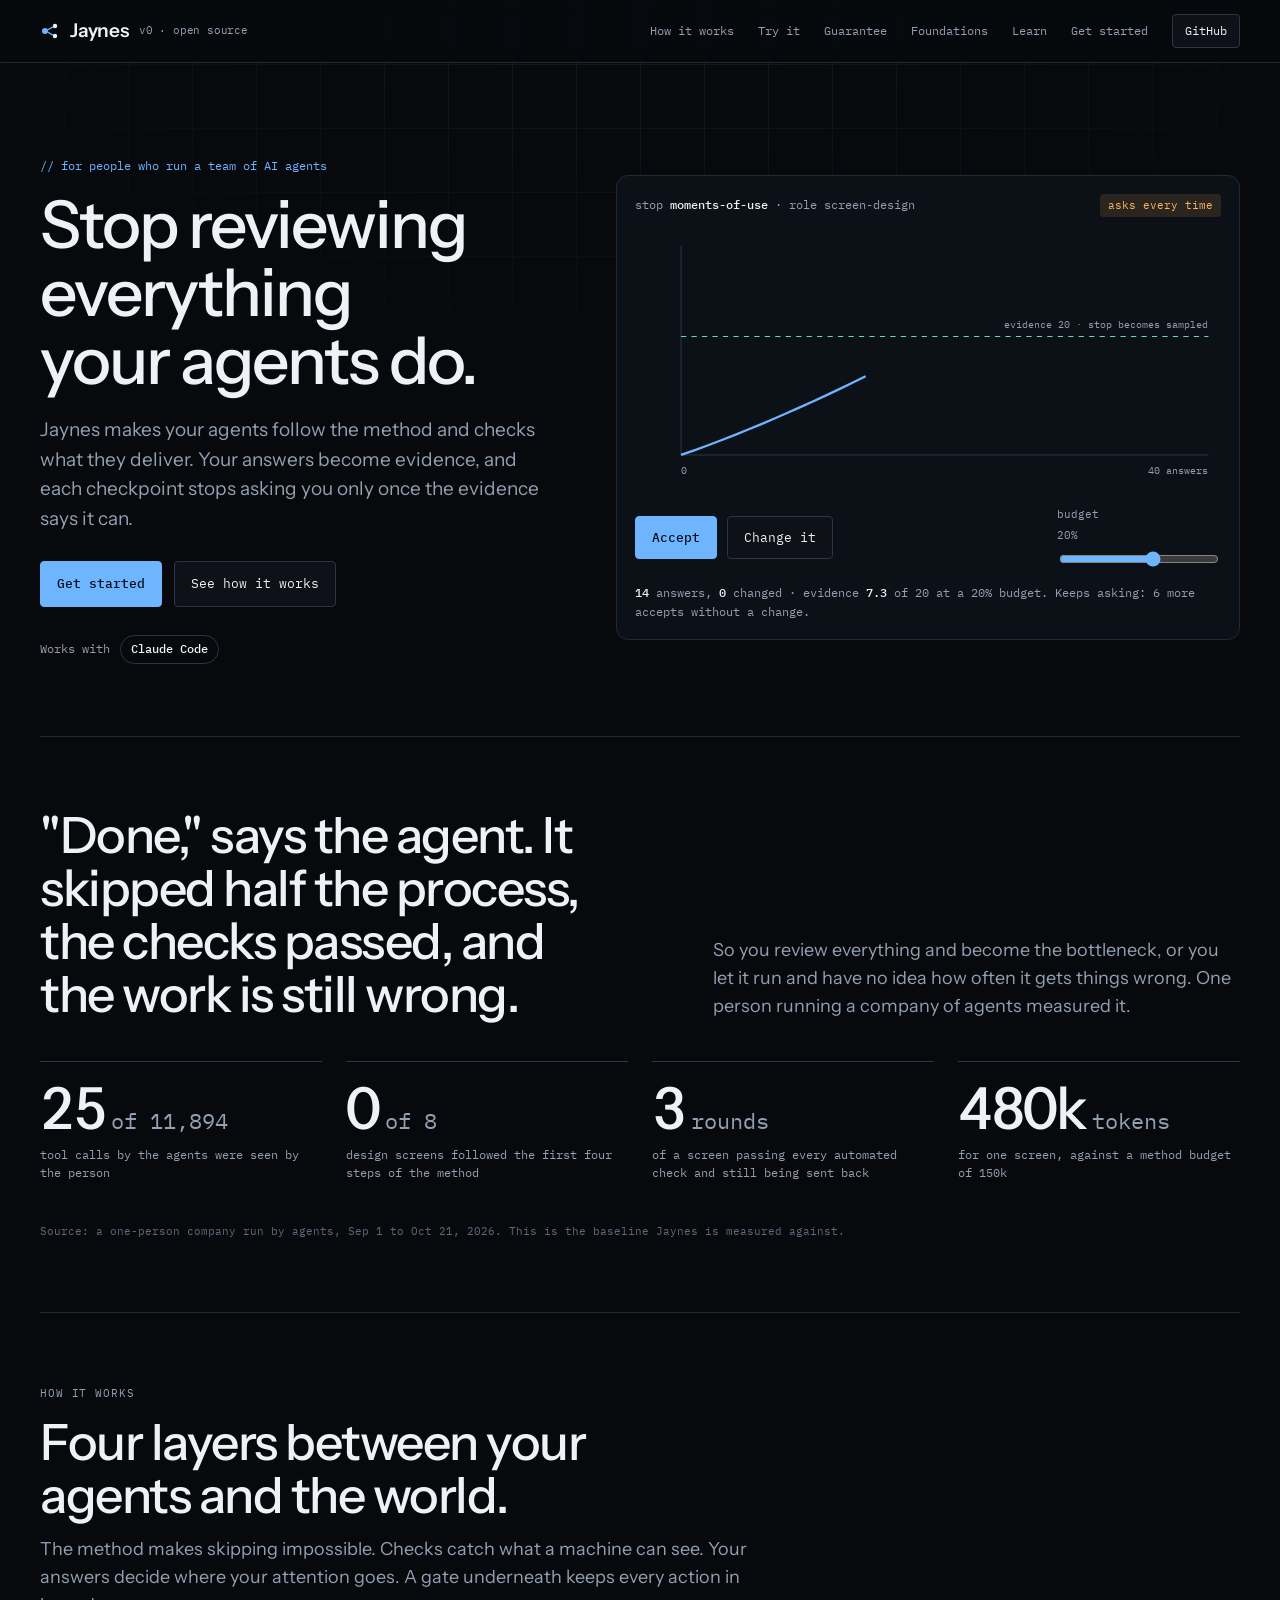
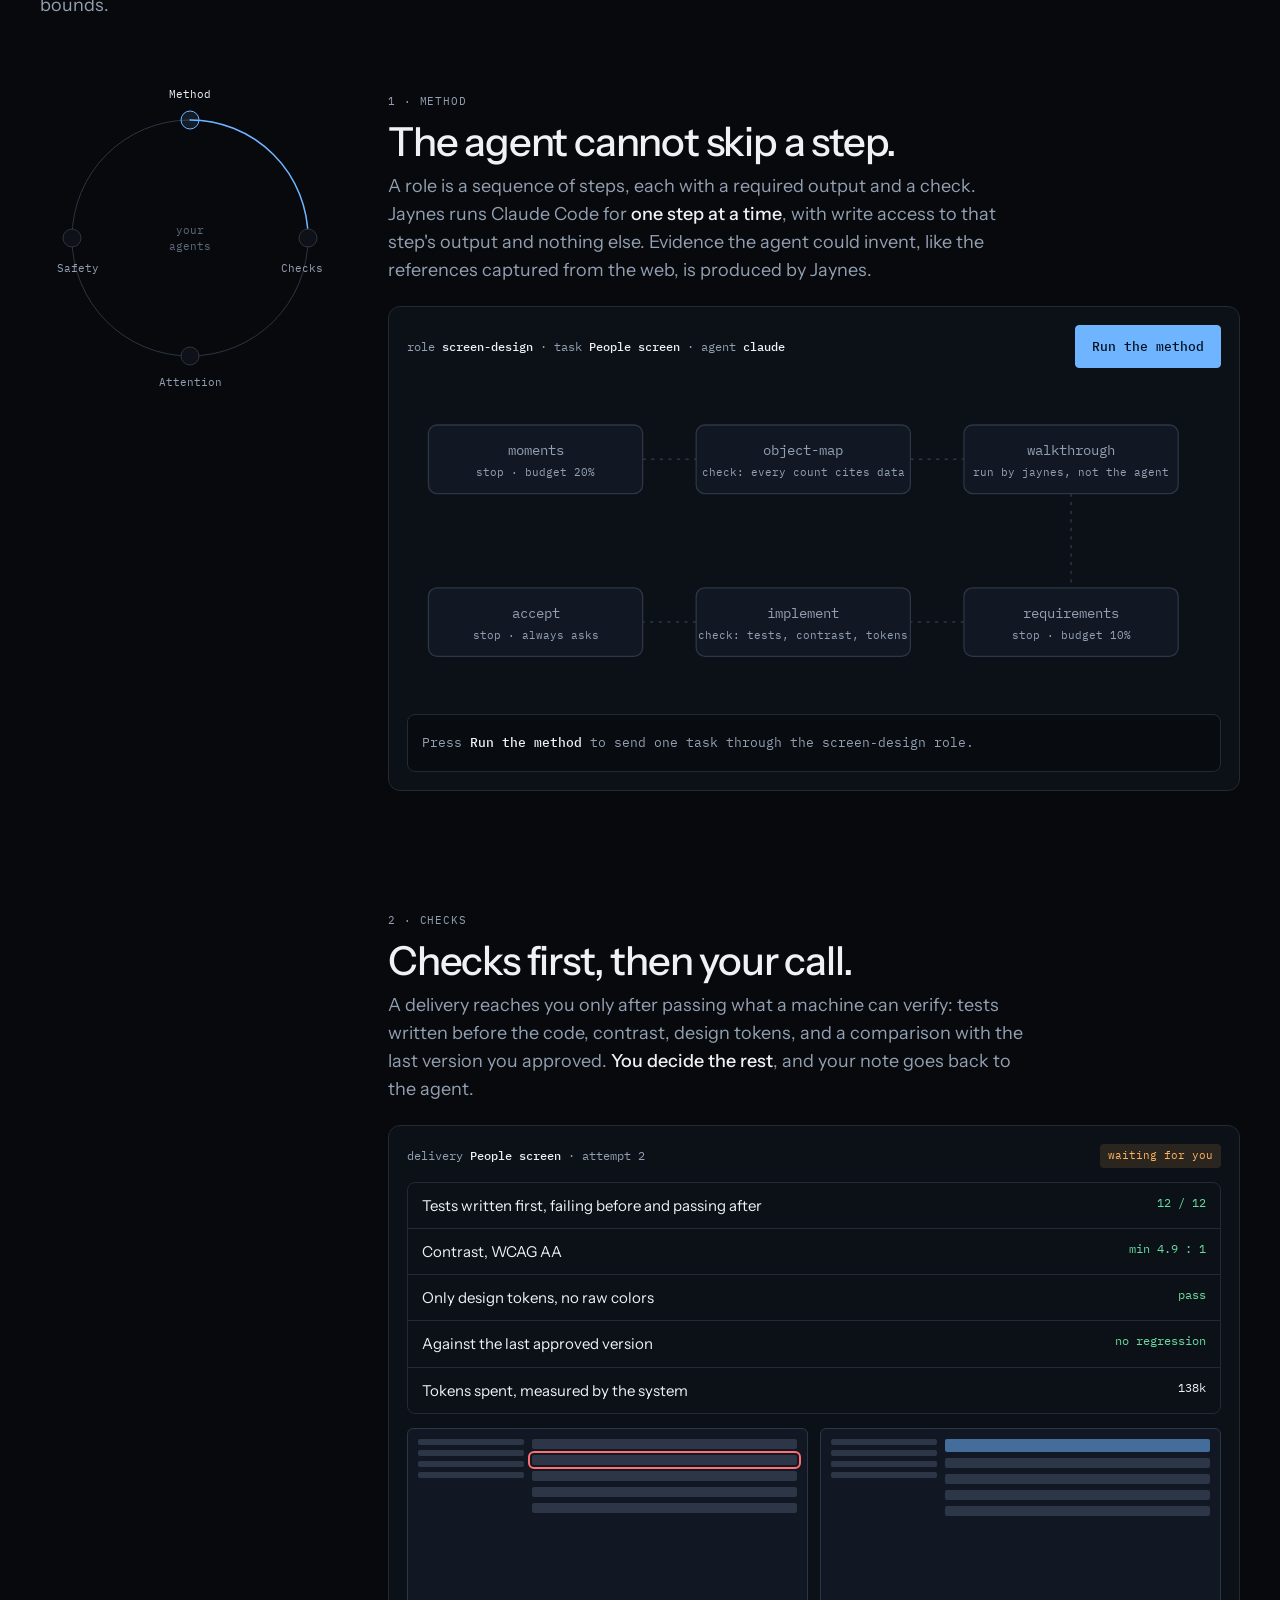
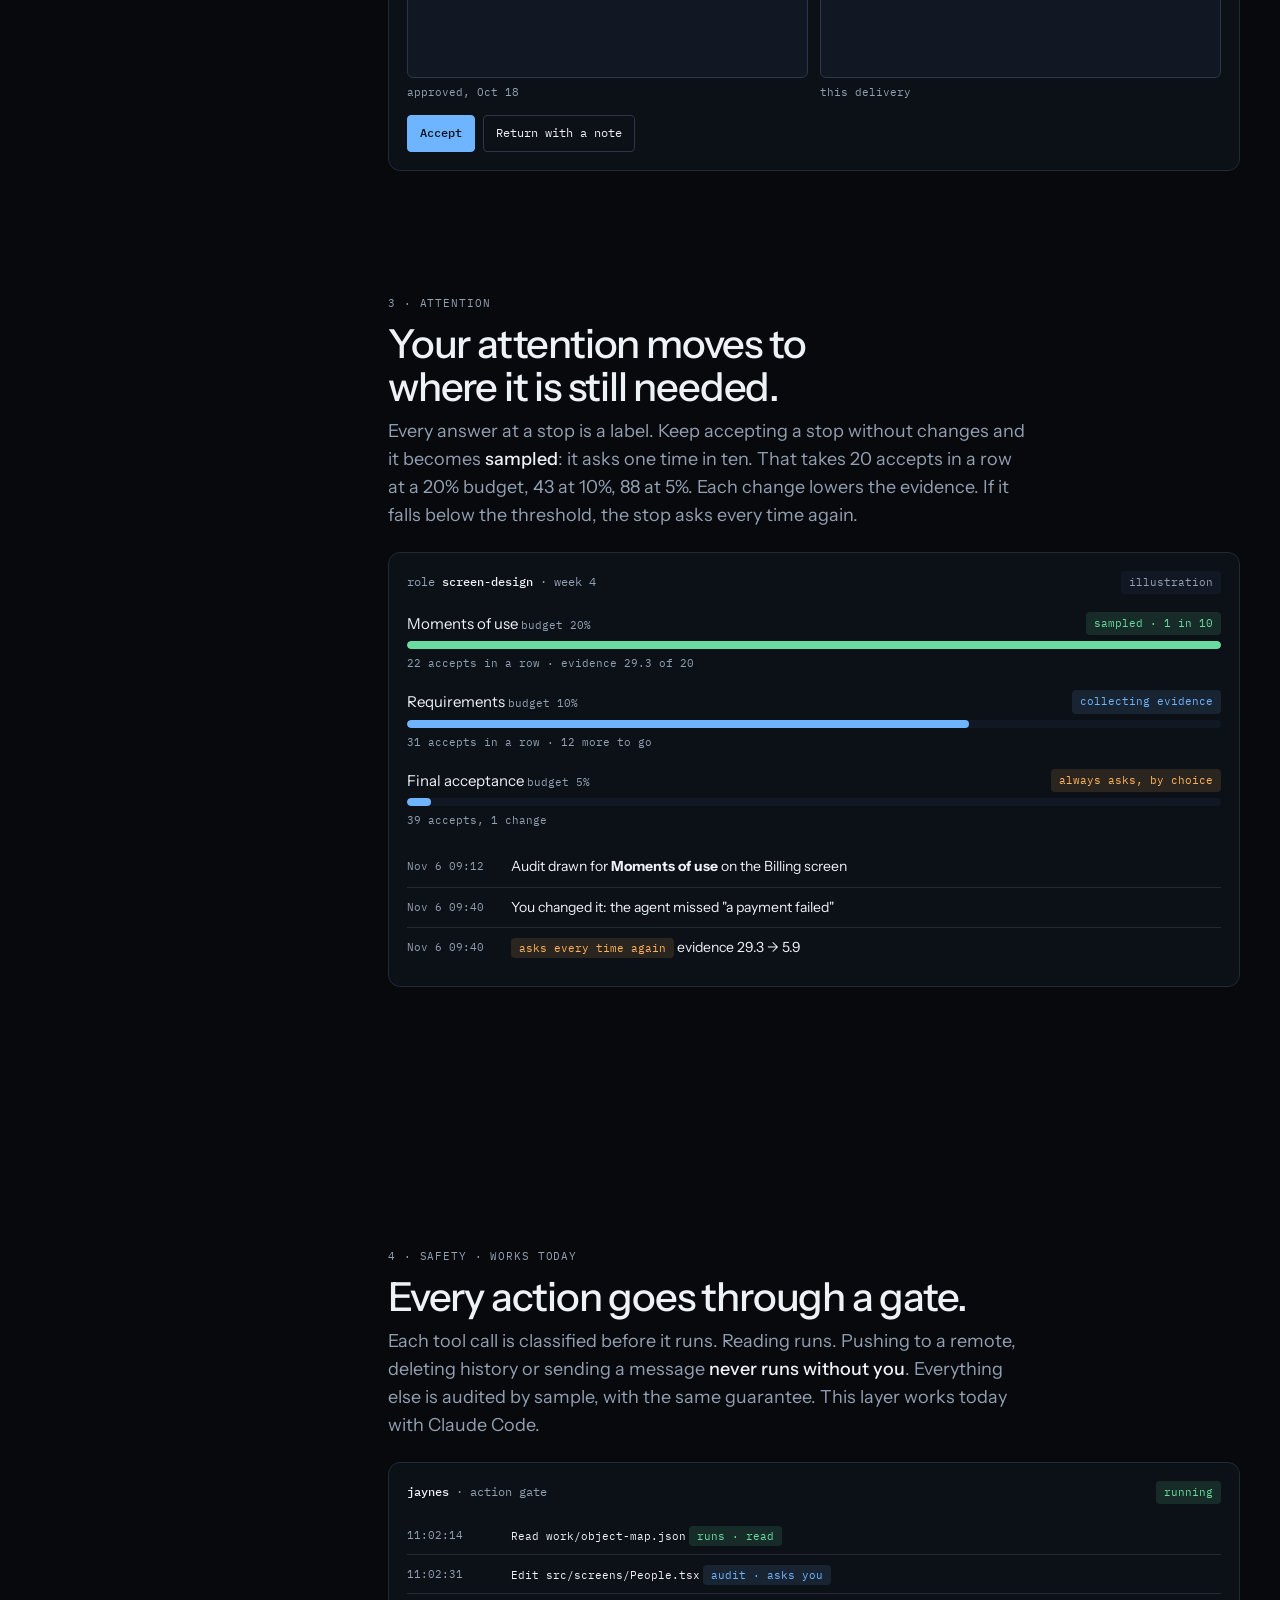
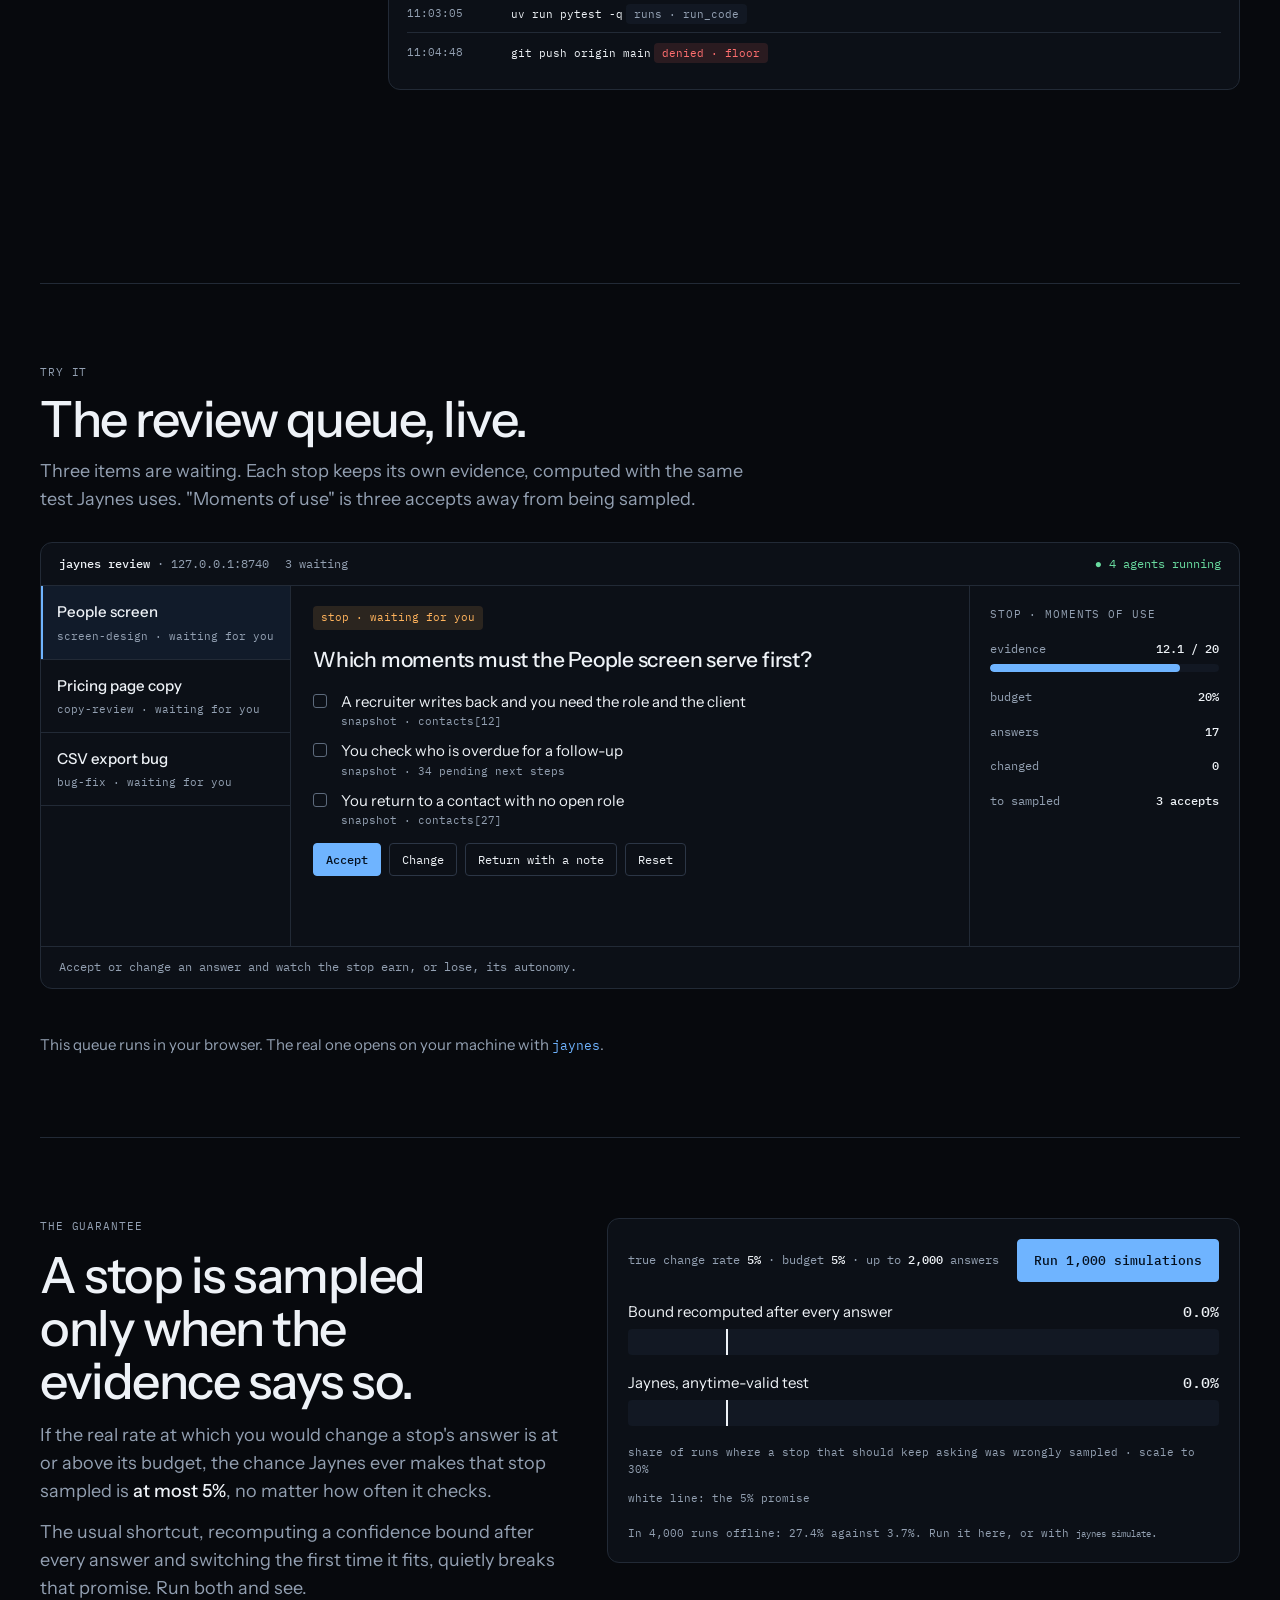
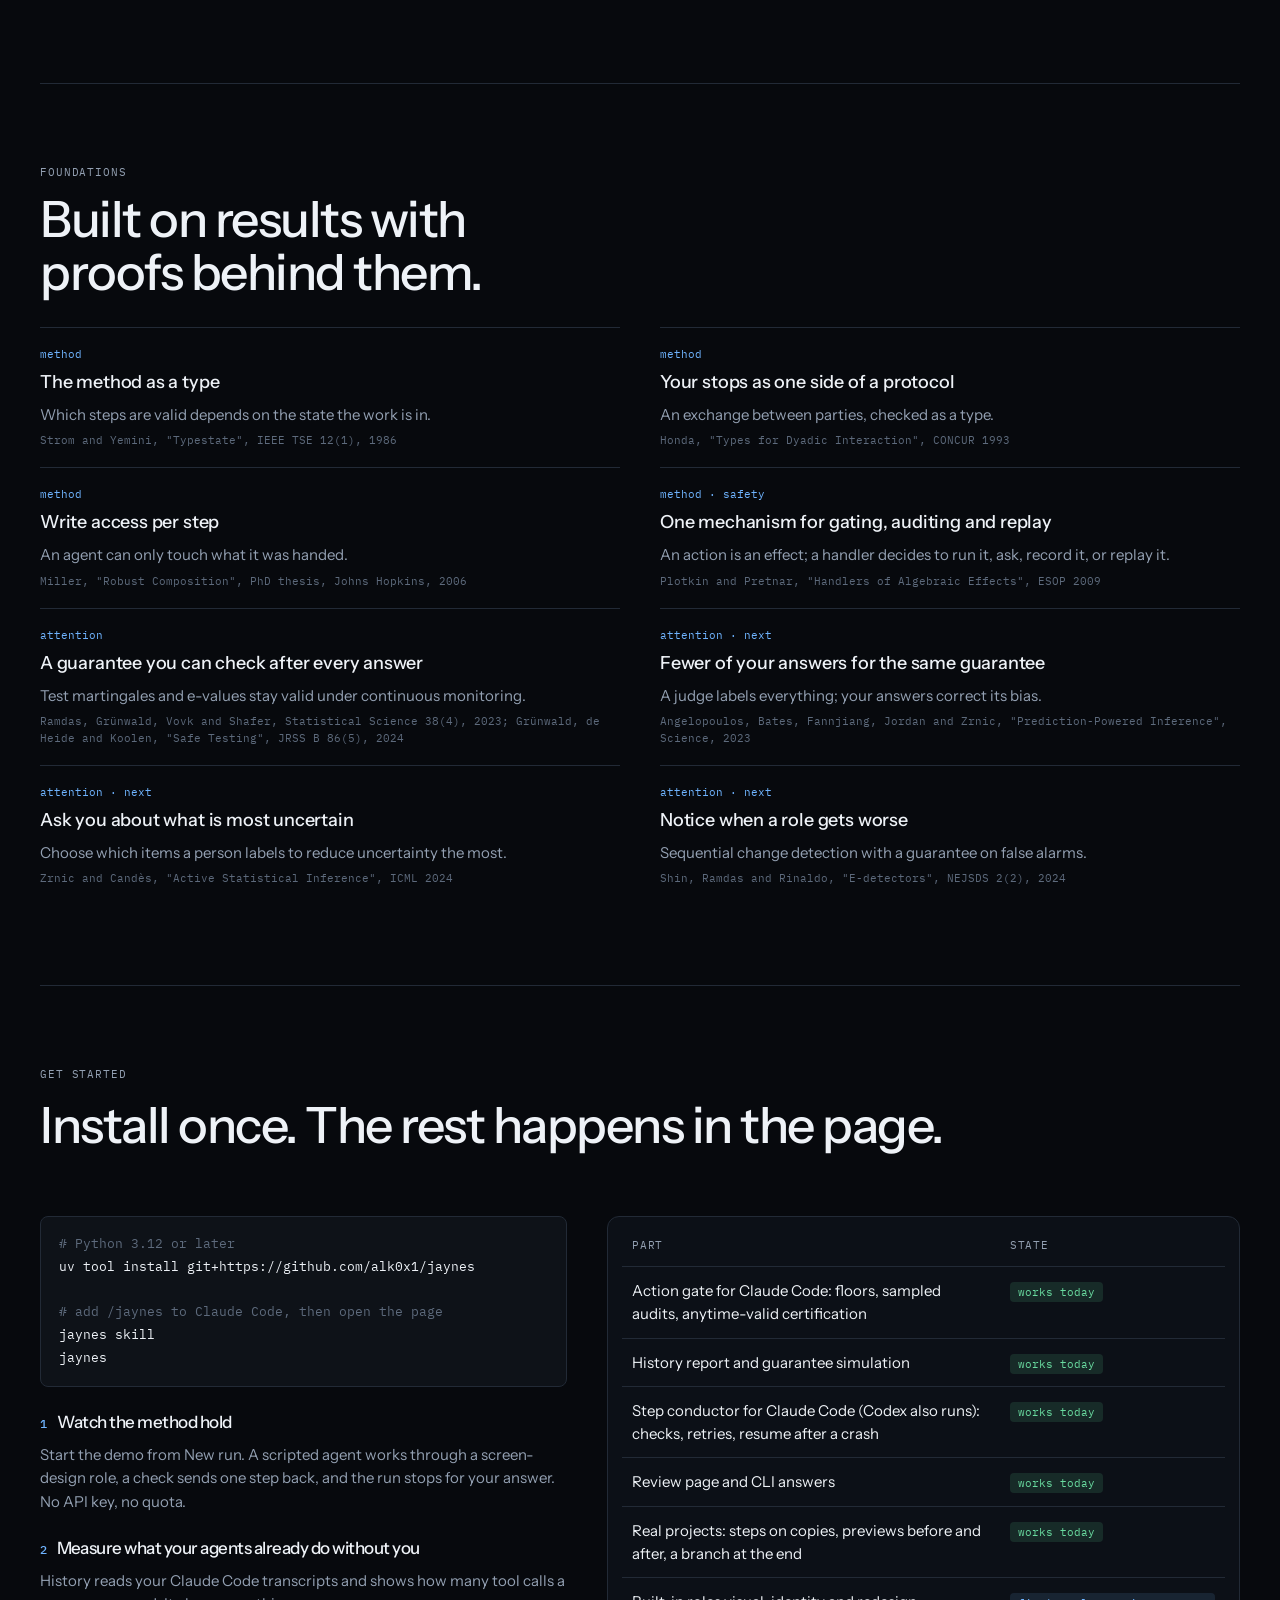
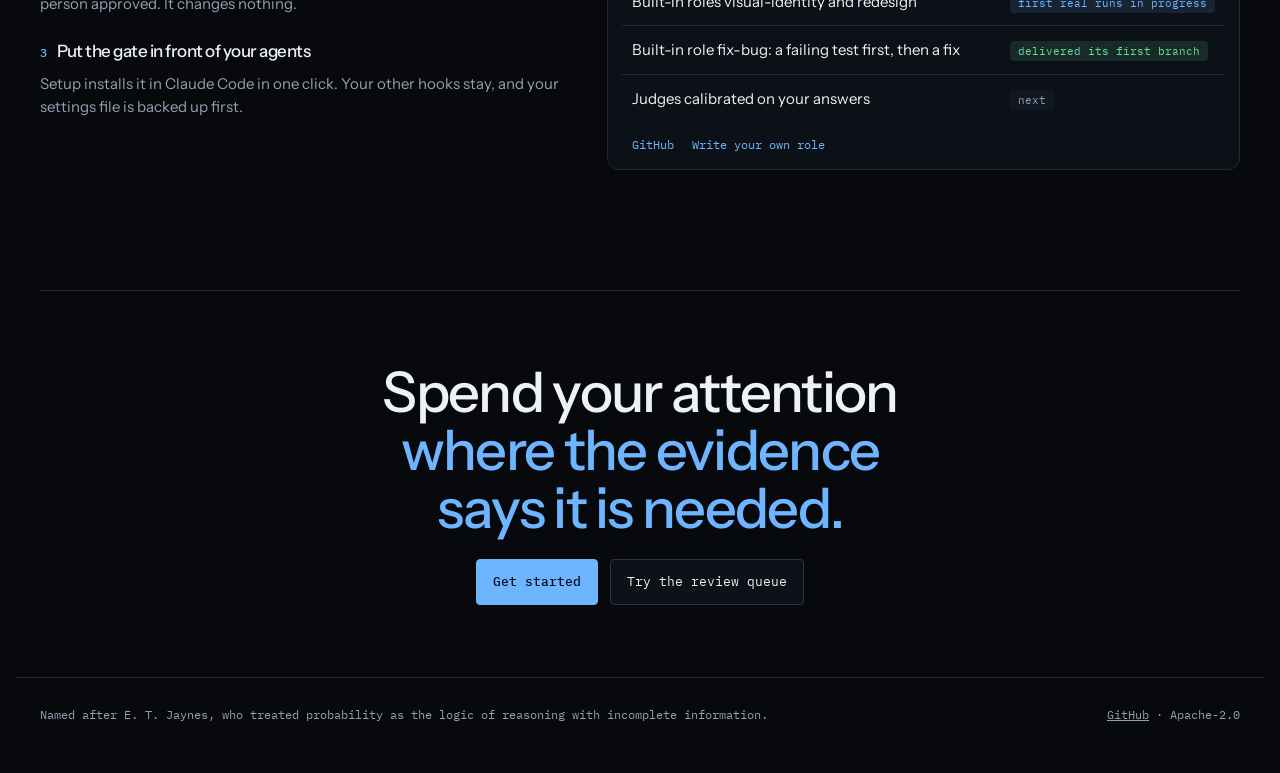
==== site/index.html @ a02aa7c9 "Make the paste install Jaynes and /jaynes, then use /jaynes and the task" ====
<!doctype html>
<html lang="en">
<head>
<meta charset="utf-8">
<meta name="viewport" content="width=device-width, initial-scale=1, viewport-fit=cover">
<title>Jaynes</title>
<link rel="icon" href="data:image/svg+xml,%3Csvg xmlns=%22http://www.w3.org/2000/svg%22 viewBox=%220 0 32 32%22%3E%3Crect width=%2232%22 height=%2232%22 rx=%227%22 fill=%22%2307090d%22/%3E%3Cpath d=%22M11.5 14.6 20 9.6M11.5 17.4 20 22.4%22 stroke=%22%236fb4ff%22 stroke-width=%222%22/%3E%3Ccircle cx=%229%22 cy=%2216%22 r=%224.2%22 fill=%22%236fb4ff%22/%3E%3Ccircle cx=%2222.5%22 cy=%228.5%22 r=%223.2%22 fill=%22%23eef2f7%22/%3E%3Ccircle cx=%2222.5%22 cy=%2223.5%22 r=%223.2%22 fill=%22%23eef2f7%22/%3E%3C/svg%3E">
<meta name="description" content="Jaynes makes your AI agents follow the method, checks what they deliver, and calls you only where your judgment is still needed. For Claude Code.">
<link rel="preconnect" href="https://fonts.googleapis.com">
<link rel="preconnect" href="https://fonts.gstatic.com" crossorigin>
<link rel="stylesheet" href="https://fonts.googleapis.com/css2?family=Instrument+Sans:wght@400;500;600&family=IBM+Plex+Mono:wght@400;500&display=swap">
<style>
/* Graphite instrument panel. Split hero with live evidence; a scroll-driven section where a fixed ring
   tracks the four layers (method, checks, attention, safety) while each layer shows a working piece. */
:root {
  --bg: #07090d; --panel: #0e1218; --panel-2: #121823; --line: #222a36; --line-2: #2c3646;
  --ink: #eef2f7; --dim: #93a0b2; --faint: #5d6a7c;
  --blue: #6fb4ff; --blue-soft: rgba(111, 180, 255, .12);
  --amber: #ffb35c; --amber-soft: rgba(255, 179, 92, .13);
  --green: #69dba0; --green-soft: rgba(105, 219, 160, .13);
  --red: #ff6f6f; --red-soft: rgba(255, 111, 111, .12);
  --display: "Instrument Sans", "Helvetica Neue", Arial, sans-serif;
  --mono: "IBM Plex Mono", ui-monospace, SFMono-Regular, Menlo, monospace;
  color-scheme: dark;
}
* { box-sizing: border-box; }
html { scroll-behavior: smooth; }
html, body { margin: 0; background: var(--bg); color: var(--ink); font-family: var(--display); font-size: 17px; line-height: 1.55; }
body { padding-inline: max(16px, env(safe-area-inset-left, 0px)) max(16px, env(safe-area-inset-right, 0px)); }
.grid-bg { position: fixed; inset: 0; z-index: 0; pointer-events: none;
  background-image: linear-gradient(var(--line) 1px, transparent 1px), linear-gradient(90deg, var(--line) 1px, transparent 1px);
  background-size: 64px 64px; opacity: .55;
  -webkit-mask-image: radial-gradient(80% 60% at 50% 0%, #000 0%, transparent 75%); mask-image: radial-gradient(80% 60% at 50% 0%, #000 0%, transparent 75%); }
main, header, footer { position: relative; z-index: 1; }
.wrap { max-width: 1200px; margin: 0 auto; }
h1, h2, h3 { font-weight: 500; letter-spacing: -0.03em; margin: 0; text-wrap: balance; }
p { margin: 0; }
a { color: var(--blue); }
code { font-family: var(--mono); font-size: .85em; }
:focus-visible { outline: 2px solid var(--blue); outline-offset: 2px; }
.mono { font-family: var(--mono); }
.tag { font-family: var(--mono); font-size: 12px; color: var(--blue); }
.label { font-family: var(--mono); font-size: 11px; color: var(--dim); text-transform: uppercase; letter-spacing: .08em; }
.btn { font-family: var(--mono); font-size: 13px; padding: 12px 16px; border-radius: 4px; border: 1px solid var(--line-2); color: var(--ink); background: var(--panel); cursor: pointer; text-decoration: none; display: inline-block; }
.btn:hover { border-color: var(--dim); }
.btn.solid { background: var(--blue); color: #04101f; border-color: var(--blue); font-weight: 500; }
.chip { font-family: var(--mono); font-size: 11px; padding: 3px 8px; border-radius: 4px; white-space: nowrap; }
.chip.amber { background: var(--amber-soft); color: var(--amber); }
.chip.green { background: var(--green-soft); color: var(--green); }
.chip.blue { background: var(--blue-soft); color: var(--blue); }
.chip.red { background: var(--red-soft); color: var(--red); }
.chip.plain { background: var(--panel-2); color: var(--dim); }
.card { border: 1px solid var(--line); border-radius: 12px; background: rgba(14, 18, 24, .92); }

/* nav */
header.bar { position: sticky; top: 0; z-index: 20; padding-top: env(safe-area-inset-top, 0px); background: rgba(7, 9, 13, .78); backdrop-filter: blur(10px); border-bottom: 1px solid var(--line); margin-inline: calc(-1 * max(16px, env(safe-area-inset-left, 0px))); padding-inline: max(16px, env(safe-area-inset-left, 0px)); }
header.bar .wrap { display: flex; align-items: center; gap: 24px; height: 62px; }
.logo { font-weight: 600; font-size: 19px; letter-spacing: -0.01em; color: var(--ink); text-decoration: none; display: flex; align-items: center; gap: 10px; }
.logo svg { width: 20px; height: 20px; }
.logo span { font-family: var(--mono); font-weight: 400; font-size: 11px; color: var(--dim); }
header nav { margin-left: auto; display: flex; gap: 24px; font-family: var(--mono); font-size: 12px; }
header nav a { color: var(--dim); text-decoration: none; }
header nav a:hover { color: var(--ink); }
header .gh { font-family: var(--mono); font-size: 12px; padding: 7px 12px; }

/* hero */
.hero { display: grid; grid-template-columns: minmax(0, 5fr) minmax(0, 6fr); gap: 56px; align-items: center; padding: 88px 0 72px; }
.hero h1 { font-size: clamp(40px, 5.4vw, 66px); line-height: 1.03; margin: 14px 0 20px; }
.hero .lede { font-size: 19px; color: var(--dim); max-width: 40ch; margin-bottom: 28px; }
.ctas { display: flex; gap: 12px; flex-wrap: wrap; }
.works { display: flex; gap: 10px; margin-top: 28px; flex-wrap: wrap; align-items: center; font-family: var(--mono); font-size: 12px; color: var(--dim); }
.works b { color: var(--ink); font-weight: 500; border: 1px solid var(--line-2); border-radius: 999px; padding: 4px 10px; }
.inst { padding: 18px; display: grid; gap: 14px; }
.inst-top { display: flex; justify-content: space-between; gap: 12px; font-family: var(--mono); font-size: 12px; color: var(--dim); flex-wrap: wrap; align-items: center; }
.inst-top b { color: var(--ink); font-weight: 500; }
svg { display: block; width: 100%; height: auto; }
.axis { stroke: var(--line-2); }
.svl { font-family: var(--mono); font-size: 10px; fill: var(--dim); }
.thr { stroke: var(--green); stroke-dasharray: 5 5; }
.curve { fill: none; stroke: var(--blue); stroke-width: 2.2; }
.pt-err { fill: var(--red); }
.controls { display: flex; gap: 10px; align-items: center; flex-wrap: wrap; }
.controls label { margin-left: auto; font-family: var(--mono); font-size: 11px; color: var(--dim); display: grid; gap: 4px; }
input[type=range] { accent-color: var(--blue); width: 160px; }
.readout { font-family: var(--mono); font-size: 12px; color: var(--dim); line-height: 1.6; min-height: 3.2em; }
.readout b { color: var(--ink); font-weight: 500; }

/* problem */
.problem { padding: 72px 0; border-top: 1px solid var(--line); display: grid; gap: 40px; }
.problem-head { display: grid; grid-template-columns: minmax(0, 6fr) minmax(0, 5fr); gap: 40px; align-items: end; }
.problem h2 { font-size: clamp(32px, 4.2vw, 50px); line-height: 1.06; }
.problem-head p { color: var(--dim); font-size: 18px; }
.stats { display: grid; grid-template-columns: repeat(4, minmax(0, 1fr)); gap: 24px; }
.stat { display: grid; gap: 8px; border-top: 1px solid var(--line-2); padding-top: 18px; }
.stat .n { font-size: clamp(38px, 4.6vw, 58px); font-weight: 500; letter-spacing: -0.04em; line-height: 1; font-variant-numeric: tabular-nums; }
.stat .n small { font-size: .38em; color: var(--dim); letter-spacing: 0; font-family: var(--mono); font-weight: 400; margin-left: 6px; }
.stat p { font-family: var(--mono); font-size: 12px; color: var(--dim); line-height: 1.55; }
.source { font-family: var(--mono); font-size: 11px; color: var(--faint); }

/* layers (scroll-driven) */
.layers-head { padding: 72px 0 8px; border-top: 1px solid var(--line); display: grid; gap: 14px; }
.layers-head > * { max-width: 760px; }
.layers-head h2 { font-size: clamp(32px, 4.2vw, 50px); line-height: 1.06; }
.layers-head p { color: var(--dim); font-size: 18px; }
.layers { display: grid; grid-template-columns: 300px minmax(0, 1fr); gap: 48px; }
.ring-col { position: relative; }
.ring { position: sticky; top: 110px; height: 420px; }
.ring svg .orbit { fill: none; stroke: var(--line-2); }
.ring svg .orbit-on { fill: none; stroke: var(--blue); stroke-width: 1.5; stroke-linecap: round; transition: stroke-dasharray .6s ease; }
.ring .rn circle { fill: var(--panel); stroke: var(--line-2); transition: all .3s; }
.ring .rn text { font-family: var(--mono); font-size: 11px; fill: var(--dim); transition: fill .3s; }
.ring .rn.on circle { fill: var(--blue-soft); stroke: var(--blue); }
.ring .rn.on text { fill: var(--ink); }
.ring .center { font-family: var(--mono); font-size: 11px; fill: var(--faint); }
.layer { min-height: 92vh; display: grid; align-content: center; gap: 22px; padding: 56px 0; scroll-margin-top: 80px; }
.layer .head { display: grid; gap: 10px; max-width: 58ch; }
.layer h3 { font-size: clamp(28px, 3.2vw, 40px); line-height: 1.08; }
.layer .head p { color: var(--dim); font-size: 18px; }
.layer .head p b { color: var(--ink); font-weight: 500; }

/* method graph */
.stage { padding: 18px; display: grid; gap: 12px; }
.stage-top { display: flex; justify-content: space-between; gap: 12px; flex-wrap: wrap; font-family: var(--mono); font-size: 12px; color: var(--dim); align-items: center; }
.stage-top b { color: var(--ink); font-weight: 500; }
.node rect { fill: var(--panel-2); stroke: var(--line-2); stroke-width: 1.2; transition: all .3s; }
.node text { font-family: var(--mono); font-size: 13px; fill: var(--dim); transition: fill .3s; }
.node .sub { font-size: 10.5px; }
.node.done rect { stroke: var(--blue); fill: #0f1d31; }
.node.done text { fill: var(--ink); }
.node.active rect { stroke: var(--blue); fill: var(--blue-soft); filter: drop-shadow(0 0 10px rgba(111, 180, 255, .45)); }
.node.active text { fill: var(--ink); }
.node.stop rect { stroke: var(--amber); fill: var(--amber-soft); filter: drop-shadow(0 0 12px rgba(255, 179, 92, .35)); }
.node.stop text { fill: var(--amber); }
.edge { stroke: var(--line-2); stroke-width: 1.4; fill: none; stroke-dasharray: 3 5; }
.edge.on { stroke: var(--blue); stroke-dasharray: none; }
.skip { stroke: var(--red); stroke-width: 1.6; fill: none; stroke-dasharray: 4 4; opacity: 0; transition: opacity .3s; }
.skip.show { opacity: 1; }
.skip-x { fill: var(--red); opacity: 0; transition: opacity .3s; font-family: var(--mono); font-size: 13px; }
.skip-x.show { opacity: 1; }
.console { display: grid; grid-template-columns: minmax(0, 1fr) auto; gap: 14px; align-items: center; padding: 12px 14px; border: 1px solid var(--line); border-radius: 8px; background: rgba(7, 9, 13, .7); min-height: 58px; }
.console .msg { font-family: var(--mono); font-size: 12.5px; color: var(--dim); }
.console .msg b { color: var(--ink); font-weight: 500; }
.console .warn { color: var(--red); }
.console .wait { color: var(--amber); }
.console .ok { color: var(--green); }

/* checks */
.checks-ui { padding: 18px; display: grid; gap: 14px; }
.checklist { border: 1px solid var(--line); border-radius: 8px; overflow: hidden; }
.checklist div { display: flex; justify-content: space-between; gap: 14px; padding: 11px 14px; border-bottom: 1px solid var(--line); font-size: 15px; flex-wrap: wrap; }
.checklist div:last-child { border-bottom: 0; }
.checklist span:last-child { font-family: var(--mono); font-size: 12px; }
.ba { display: grid; grid-template-columns: 1fr 1fr; gap: 12px; }
.ba figure { margin: 0; display: grid; gap: 6px; }
.ba figcaption { font-family: var(--mono); font-size: 11px; color: var(--dim); }
.shot { aspect-ratio: 16 / 10; border: 1px solid var(--line-2); border-radius: 6px; background: var(--panel-2); padding: 10px; display: grid; grid-template-columns: 28% 1fr; gap: 8px; }
.shot i { display: block; border-radius: 2px; background: var(--line-2); }
.shot .s { display: grid; gap: 5px; align-content: start; }
.shot .s i { height: 6px; }
.shot .m { display: grid; gap: 6px; align-content: start; }
.shot .m i { height: 10px; }
.shot.before .m i:nth-child(2) { outline: 2px solid var(--red); outline-offset: 2px; }
.shot.after .m i:first-child { background: var(--blue); opacity: .55; height: 13px; }
.row-actions { display: flex; gap: 8px; flex-wrap: wrap; }
.mini { font-family: var(--mono); font-size: 12px; padding: 8px 12px; border-radius: 4px; border: 1px solid var(--line-2); background: transparent; color: var(--ink); cursor: pointer; }
.mini.go { background: var(--blue); border-color: var(--blue); color: #04101f; font-weight: 500; }
.mini:hover { border-color: var(--dim); }

/* attention */
.att { padding: 18px; display: grid; gap: 18px; }
.meter { display: grid; gap: 6px; }
.meter .r { display: flex; justify-content: space-between; gap: 12px; flex-wrap: wrap; font-size: 15px; align-items: center; }
.meter .r small { font-family: var(--mono); font-size: 11px; color: var(--dim); }
.track { position: relative; height: 8px; background: var(--panel-2); border-radius: 4px; overflow: hidden; }
.track .fill { position: absolute; inset: 0 auto 0 0; background: var(--blue); border-radius: 4px; transition: width .4s ease; }
.track .fill.done { background: var(--green); }
.log { display: grid; font-size: 14px; }
.log div { display: grid; grid-template-columns: 5.4rem minmax(0, 1fr); gap: 12px; padding: 9px 0; border-bottom: 1px solid var(--line); }
.log div:last-child { border-bottom: 0; }
.log time { font-family: var(--mono); font-size: 11px; color: var(--dim); padding-top: 2px; }

/* try it: queue */
.section { padding: 80px 0; border-top: 1px solid var(--line); display: grid; gap: 28px; scroll-margin-top: 70px; }
.section-head { display: grid; gap: 12px; max-width: 64ch; }
.section-head h2 { font-size: clamp(32px, 4.2vw, 50px); line-height: 1.06; }
.section-head p { color: var(--dim); font-size: 18px; }
.app-top { display: flex; align-items: center; gap: 16px; padding: 12px 18px; border-bottom: 1px solid var(--line); font-family: var(--mono); font-size: 12px; color: var(--dim); flex-wrap: wrap; }
.app-top b { color: var(--ink); font-weight: 500; }
.app-top .live { margin-left: auto; color: var(--green); }
.cols { display: grid; grid-template-columns: 250px minmax(0, 1fr) 270px; min-height: 360px; }
.qlist { border-right: 1px solid var(--line); }
.qitem { padding: 14px 16px; border-bottom: 1px solid var(--line); cursor: pointer; display: grid; gap: 4px; }
.qitem:hover { background: var(--panel-2); }
.qitem.sel { background: #111b2a; box-shadow: inset 2px 0 0 var(--blue); }
.qitem b { font-weight: 500; font-size: 15px; }
.qitem small { font-family: var(--mono); font-size: 11px; color: var(--dim); }
.qdetail { padding: 20px 22px; display: grid; gap: 14px; align-content: start; min-width: 0; }
.q { font-size: 21px; font-weight: 500; letter-spacing: -0.01em; }
.ev { display: grid; gap: 9px; }
.ev div { display: grid; grid-template-columns: 18px minmax(0, 1fr); gap: 10px; font-size: 15px; }
.ev i { width: 14px; height: 14px; border: 1.5px solid var(--faint); border-radius: 3px; margin-top: 4px; }
.ev cite { display: block; font-style: normal; font-family: var(--mono); font-size: 11px; color: var(--dim); }
.qmeta { border-left: 1px solid var(--line); padding: 20px; display: grid; gap: 16px; align-content: start; }
.kv { display: flex; justify-content: space-between; gap: 10px; font-family: var(--mono); font-size: 12px; color: var(--dim); }
.kv b { color: var(--ink); font-weight: 500; }
.toast { font-family: var(--mono); font-size: 12px; color: var(--dim); padding: 11px 18px; border-top: 1px solid var(--line); min-height: 42px; }

/* guarantee */
.gx { display: grid; grid-template-columns: minmax(0, 5fr) minmax(0, 6fr); gap: 40px; align-items: start; }
.gx .text { display: grid; gap: 14px; }
.gx .text p { color: var(--dim); font-size: 18px; }
.gx .text p b { color: var(--ink); font-weight: 500; }
.simu { padding: 20px; display: grid; gap: 18px; }
.bars { display: grid; gap: 16px; }
.barrow { display: grid; gap: 6px; }
.barrow .r { display: flex; justify-content: space-between; gap: 10px; flex-wrap: wrap; font-size: 15px; }
.barrow .r b { font-family: var(--mono); font-weight: 500; font-variant-numeric: tabular-nums; }
.btrack { position: relative; height: 26px; background: var(--panel-2); border-radius: 4px; overflow: hidden; }
.btrack .bf { position: absolute; inset: 0 auto 0 0; border-radius: 4px; transition: width .25s linear; }
.btrack .bf.naive { background: var(--red); }
.btrack .bf.any { background: var(--green); }
.btrack .promise { position: absolute; top: -4px; bottom: -4px; width: 2px; background: var(--ink); }
.simu .foot { font-family: var(--mono); font-size: 11px; color: var(--dim); display: flex; gap: 12px; justify-content: space-between; flex-wrap: wrap; align-items: center; }

/* foundations */
.refs { list-style: none; margin: 0; padding: 0; display: grid; grid-template-columns: repeat(2, minmax(0, 1fr)); gap: 0 40px; }
.refs li { display: grid; gap: 6px; padding: 18px 0; border-top: 1px solid var(--line); }
.refs .layer-tag { font-family: var(--mono); font-size: 11px; color: var(--blue); }
.refs .what { font-size: 18px; font-weight: 500; letter-spacing: -0.01em; }
.refs p { color: var(--dim); font-size: 15px; }
.refs cite { font-style: normal; font-family: var(--mono); font-size: 11px; color: var(--faint); }

/* start */
.aside { margin-top: 16px; color: var(--dim); font-size: 15px; }
.aside a { color: var(--blue); text-decoration: none; }
.steps { list-style: none; margin: 0; padding: 0; display: grid; gap: 22px; counter-reset: step; }
.steps li { display: grid; gap: 8px; counter-increment: step; }
.steps h3 { font-size: 17px; font-weight: 500; display: flex; gap: 10px; align-items: baseline; }
.steps h3::before { content: counter(step); font-family: var(--mono); font-size: 12px; color: var(--blue); }
.steps p { color: var(--dim); font-size: 15px; }
.steps a, .links a { color: var(--blue); text-decoration: none; }
.links { display: flex; gap: 18px; flex-wrap: wrap; font-family: var(--mono); font-size: 12px; padding: 14px 10px 6px; }
.start { display: grid; grid-template-columns: minmax(0, 5fr) minmax(0, 6fr); gap: 40px; align-items: start; }
pre.code { margin: 0; background: var(--panel); border: 1px solid var(--line); border-radius: 8px; padding: 16px 18px; overflow-x: auto; font-family: var(--mono); font-size: 13px; line-height: 1.75; color: var(--ink); }
pre.code .c { color: var(--faint); }
table { width: 100%; border-collapse: collapse; font-size: 15px; }
td, th { text-align: left; padding: 12px 10px; border-bottom: 1px solid var(--line); vertical-align: top; }
th { font-family: var(--mono); font-size: 11px; color: var(--dim); font-weight: 400; text-transform: uppercase; letter-spacing: .06em; }
tr:last-child td { border-bottom: 0; }
td:last-child { white-space: nowrap; }

/* final band */
.final { margin: 40px 0 0; padding: 72px 0; border-top: 1px solid var(--line); display: grid; justify-items: center; text-align: center; gap: 22px; }
.final h2 { font-size: clamp(34px, 4.6vw, 56px); line-height: 1.04; max-width: 18ch; }
.final h2 span { color: var(--blue); }
footer { border-top: 1px solid var(--line); padding: 28px 0 48px; color: var(--dim); font-family: var(--mono); font-size: 12px; }
footer .wrap { display: flex; gap: 20px; justify-content: space-between; flex-wrap: wrap; }

@media (max-width: 980px) {
  .hero, .problem-head, .gx, .start { grid-template-columns: minmax(0, 1fr); }
  .hero { padding-top: 48px; gap: 36px; }
  .stats { grid-template-columns: repeat(2, minmax(0, 1fr)); }
  .layers { grid-template-columns: minmax(0, 1fr); }
  .ring-col { display: none; }
  .layer { min-height: 0; }
  .cols { grid-template-columns: minmax(0, 1fr); }
  .qlist, .qmeta { border: 0; border-bottom: 1px solid var(--line); }
  .refs { grid-template-columns: minmax(0, 1fr); }
}
@media (max-width: 640px) {
  header nav { display: none; }
  header .gh { margin-left: auto; }
  .stats { grid-template-columns: minmax(0, 1fr); }
  .console { grid-template-columns: minmax(0, 1fr); }
  .controls label { margin-left: 0; }
}
@media (prefers-reduced-motion: reduce) { html { scroll-behavior: auto; } * { transition: none !important; } }
</style>
</head>
<body>
<div class="grid-bg" aria-hidden="true"></div>

<header class="bar">
  <div class="wrap">
    <a class="logo" href="#top"><svg viewBox="0 0 20 20" aria-hidden="true"><circle cx="5" cy="10" r="3" fill="#6fb4ff"/><circle cx="15" cy="5" r="2.2" fill="#eef2f7"/><circle cx="15" cy="15" r="2.2" fill="#eef2f7"/><path d="M7.5 9 13 5.8M7.5 11 13 14.2" stroke="#6fb4ff" stroke-width="1.4"/></svg>Jaynes <span>v0 · open source</span></a>
    <nav aria-label="Sections"><a href="#layers">How it works</a><a href="#try">Try it</a><a href="#guarantee">Guarantee</a><a href="#foundations">Foundations</a><a href="learn.html">Learn</a><a href="#start">Get started</a></nav>
    <a class="btn gh" href="https://github.com/alk0x1/jaynes">GitHub</a>
  </div>
</header>

<main class="wrap" id="top">

<section class="hero">
  <div>
    <span class="tag">// for people who run a team of AI agents</span>
    <h1>Stop reviewing everything your agents do.</h1>
    <p class="lede">Jaynes makes your agents follow the method and checks what they deliver. Your answers become evidence, and each checkpoint stops asking you only once the evidence says it can.</p>
    <div class="ctas"><a class="btn solid" href="#start">Get started</a><a class="btn" href="#layers">See how it works</a></div>
    <div class="works">Works with <b>Claude Code</b></div>
  </div>
  <div class="card inst" aria-label="Live evidence for one checkpoint">
    <div class="inst-top"><span>stop <b>moments-of-use</b> · role screen-design</span><span class="chip amber" id="h-state">asks every time</span></div>
    <svg viewBox="0 0 560 250" role="img" aria-label="Evidence for this stop over answers, with a threshold line at 20.">
      <line class="axis" x1="44" y1="214" x2="548" y2="214"/>
      <line class="axis" x1="44" y1="14" x2="44" y2="214"/>
      <line class="thr" id="h-thr" x1="44" x2="548" y1="60" y2="60"/>
      <text class="svl" x="548" y="52" text-anchor="end" id="h-thrl">evidence 20 · stop becomes sampled</text>
      <text class="svl" x="44" y="232">0</text>
      <text class="svl" x="548" y="232" text-anchor="end" id="h-xmax">answers</text>
      <path class="curve" id="h-curve" d=""/>
      <g id="h-errs"></g>
    </svg>
    <div class="controls">
      <button class="btn solid" type="button" id="h-acc">Accept</button>
      <button class="btn" type="button" id="h-chg">Change it</button>
      <label for="h-bud">budget <output id="h-bo">20%</output><input type="range" id="h-bud" min="5" max="30" step="5" value="20"></label>
    </div>
    <div class="readout" id="h-read"></div>
  </div>
</section>

<section class="problem" aria-labelledby="p-h">
  <div class="problem-head">
    <h2 id="p-h">"Done," says the agent. It skipped half the process, the checks passed, and the work is still wrong.</h2>
    <p>So you review everything and become the bottleneck, or you let it run and have no idea how often it gets things wrong. One person running a company of agents measured it.</p>
  </div>
  <div class="stats">
    <div class="stat"><span class="n">25<small>of 11,894</small></span><p>tool calls by the agents were seen by the person</p></div>
    <div class="stat"><span class="n">0<small>of 8</small></span><p>design screens followed the first four steps of the method</p></div>
    <div class="stat"><span class="n">3<small>rounds</small></span><p>of a screen passing every automated check and still being sent back</p></div>
    <div class="stat"><span class="n">480k<small>tokens</small></span><p>for one screen, against a method budget of 150k</p></div>
  </div>
  <p class="source">Source: a one-person company run by agents, Sep 1 to Oct 21, 2026. This is the baseline Jaynes is measured against.</p>
</section>

<section class="layers-head" id="layers" aria-labelledby="l-h">
  <span class="label">How it works</span>
  <h2 id="l-h">Four layers between your agents and the world.</h2>
  <p>The method makes skipping impossible. Checks catch what a machine can see. Your answers decide where your attention goes. A gate underneath keeps every action in bounds.</p>
</section>

<div class="layers">
  <div class="ring-col" aria-hidden="true">
    <div class="ring">
      <svg viewBox="0 0 300 420">
        <circle class="orbit" cx="150" cy="210" r="118"/>
        <circle class="orbit-on" id="orbit-on" cx="150" cy="210" r="118" transform="rotate(-90 150 210)" stroke-dasharray="0 742"/>
        <text class="center" x="150" y="206" text-anchor="middle">your</text>
        <text class="center" x="150" y="222" text-anchor="middle">agents</text>
        <g class="rn" id="rn0"><circle cx="150" cy="92" r="9"/><text x="150" y="70" text-anchor="middle">Method</text></g>
        <g class="rn" id="rn1"><circle cx="268" cy="210" r="9"/><text x="262" y="244" text-anchor="middle">Checks</text></g>
        <g class="rn" id="rn2"><circle cx="150" cy="328" r="9"/><text x="150" y="358" text-anchor="middle">Attention</text></g>
        <g class="rn" id="rn3"><circle cx="32" cy="210" r="9"/><text x="38" y="244" text-anchor="middle">Safety</text></g>
      </svg>
    </div>
  </div>
  <div>
    <article class="layer" data-layer="0" id="method">
      <div class="head">
        <span class="label">1 · Method</span>
        <h3>The agent cannot skip a step.</h3>
        <p>A role is a sequence of steps, each with a required output and a check. Jaynes runs Claude Code for <b>one step at a time</b>, with write access to that step's output and nothing else. Evidence the agent could invent, like the references captured from the web, is produced by Jaynes.</p>
      </div>
      <div class="card stage">
        <div class="stage-top"><span>role <b>screen-design</b> · task <b>People screen</b> · agent <b>claude</b></span><button class="btn solid" type="button" id="m-run">Run the method</button></div>
        <svg viewBox="0 0 760 300" role="img" aria-label="Six steps in two rows: moments, object map, walkthrough, then requirements, implement, accept. Moments, requirements and accept are stops.">
          <path class="edge" id="e0" d="M220 74 H270"/>
          <path class="edge" id="e1" d="M470 74 H520"/>
          <path class="edge" id="e2" d="M620 106 V194"/>
          <path class="edge" id="e3" d="M520 226 H470"/>
          <path class="edge" id="e4" d="M270 226 H220"/>
          <path class="skip" id="skip" d="M370 106 C 330 140, 330 160, 370 194"/>
          <text class="skip-x" id="skip-x" x="318" y="156" text-anchor="end">refused</text>
          <g class="node" id="n0"><rect x="20" y="42" width="200" height="64" rx="8"/><text x="120" y="70" text-anchor="middle">moments</text><text class="sub" x="120" y="90" text-anchor="middle">stop · budget 20%</text></g>
          <g class="node" id="n1"><rect x="270" y="42" width="200" height="64" rx="8"/><text x="370" y="70" text-anchor="middle">object-map</text><text class="sub" x="370" y="90" text-anchor="middle">check: every count cites data</text></g>
          <g class="node" id="n2"><rect x="520" y="42" width="200" height="64" rx="8"/><text x="620" y="70" text-anchor="middle">walkthrough</text><text class="sub" x="620" y="90" text-anchor="middle">run by jaynes, not the agent</text></g>
          <g class="node" id="n3"><rect x="520" y="194" width="200" height="64" rx="8"/><text x="620" y="222" text-anchor="middle">requirements</text><text class="sub" x="620" y="242" text-anchor="middle">stop · budget 10%</text></g>
          <g class="node" id="n4"><rect x="270" y="194" width="200" height="64" rx="8"/><text x="370" y="222" text-anchor="middle">implement</text><text class="sub" x="370" y="242" text-anchor="middle">check: tests, contrast, tokens</text></g>
          <g class="node" id="n5"><rect x="20" y="194" width="200" height="64" rx="8"/><text x="120" y="222" text-anchor="middle">accept</text><text class="sub" x="120" y="242" text-anchor="middle">stop · always asks</text></g>
        </svg>
        <div class="console"><div class="msg" id="m-msg">Press <b>Run the method</b> to send one task through the screen-design role.</div><div id="m-act"></div></div>
      </div>
    </article>

    <article class="layer" data-layer="1" id="checks">
      <div class="head">
        <span class="label">2 · Checks</span>
        <h3>Checks first, then your call.</h3>
        <p>A delivery reaches you only after passing what a machine can verify: tests written before the code, contrast, design tokens, and a comparison with the last version you approved. <b>You decide the rest</b>, and your note goes back to the agent.</p>
      </div>
      <div class="card checks-ui">
        <div class="stage-top"><span>delivery <b>People screen</b> · attempt 2</span><span class="chip amber">waiting for you</span></div>
        <div class="checklist">
          <div><span>Tests written first, failing before and passing after</span><span style="color:var(--green)">12 / 12</span></div>
          <div><span>Contrast, WCAG AA</span><span style="color:var(--green)">min 4.9 : 1</span></div>
          <div><span>Only design tokens, no raw colors</span><span style="color:var(--green)">pass</span></div>
          <div><span>Against the last approved version</span><span style="color:var(--green)">no regression</span></div>
          <div><span>Tokens spent, measured by the system</span><span>138k</span></div>
        </div>
        <div class="ba">
          <figure><div class="shot before"><div class="s"><i></i><i></i><i></i><i></i></div><div class="m"><i></i><i></i><i></i><i></i><i></i></div></div><figcaption>approved, Oct 18</figcaption></figure>
          <figure><div class="shot after"><div class="s"><i></i><i></i><i></i><i></i></div><div class="m"><i></i><i></i><i></i><i></i><i></i></div></div><figcaption>this delivery</figcaption></figure>
        </div>
        <div class="row-actions"><span class="mini go">Accept</span><span class="mini">Return with a note</span></div>
      </div>
    </article>

    <article class="layer" data-layer="2" id="attention">
      <div class="head">
        <span class="label">3 · Attention</span>
        <h3>Your attention moves to where it is still needed.</h3>
        <p>Every answer at a stop is a label. Keep accepting a stop without changes and it becomes <b>sampled</b>: it asks one time in ten. That takes 20 accepts in a row at a 20% budget, 43 at 10%, 88 at 5%. Each change lowers the evidence. If it falls below the threshold, the stop asks every time again.</p>
      </div>
      <div class="card att">
        <div class="stage-top"><span>role <b>screen-design</b> · week 4</span><span class="chip plain">illustration</span></div>
        <div class="meter"><div class="r"><span>Moments of use <small>budget 20%</small></span><span class="chip green">sampled · 1 in 10</span></div><div class="track"><div class="fill done" style="width:100%"></div></div><small class="mono" style="font-size:11px;color:var(--dim)">22 accepts in a row · evidence 29.3 of 20</small></div>
        <div class="meter"><div class="r"><span>Requirements <small>budget 10%</small></span><span class="chip blue">collecting evidence</span></div><div class="track"><div class="fill" style="width:69%"></div></div><small class="mono" style="font-size:11px;color:var(--dim)">31 accepts in a row · 12 more to go</small></div>
        <div class="meter"><div class="r"><span>Final acceptance <small>budget 5%</small></span><span class="chip amber">always asks, by choice</span></div><div class="track"><div class="fill" style="width:3%"></div></div><small class="mono" style="font-size:11px;color:var(--dim)">39 accepts, 1 change</small></div>
        <div class="log">
          <div><time>Nov 6 09:12</time><span>Audit drawn for <b>Moments of use</b> on the Billing screen</span></div>
          <div><time>Nov 6 09:40</time><span>You changed it: the agent missed "a payment failed"</span></div>
          <div><time>Nov 6 09:40</time><span><span class="chip amber">asks every time again</span> evidence 29.3 → 5.9</span></div>
        </div>
      </div>
    </article>

    <article class="layer" data-layer="3" id="safety">
      <div class="head">
        <span class="label">4 · Safety · works today</span>
        <h3>Every action goes through a gate.</h3>
        <p>Each tool call is classified before it runs. Reading runs. Pushing to a remote, deleting history or sending a message <b>never runs without you</b>. Everything else is audited by sample, with the same guarantee. This layer works today with Claude Code.</p>
      </div>
      <div class="card stage">
        <div class="stage-top"><span><b>jaynes</b> · action gate</span><span class="chip green">running</span></div>
        <div class="log" style="font-size:13px">
          <div><time>11:02:14</time><span><code>Read work/object-map.json</code> <span class="chip green">runs · read</span></span></div>
          <div><time>11:02:31</time><span><code>Edit src/screens/People.tsx</code> <span class="chip blue">audit · asks you</span></span></div>
          <div><time>11:03:05</time><span><code>uv run pytest -q</code> <span class="chip plain">runs · run_code</span></span></div>
          <div><time>11:04:48</time><span><code>git push origin main</code> <span class="chip red">denied · floor</span></span></div>
        </div>
      </div>
    </article>
  </div>
</div>

<section class="section" id="try" aria-labelledby="t-h">
  <div class="section-head">
    <span class="label">Try it</span>
    <h2 id="t-h">The review queue, live.</h2>
    <p>Three items are waiting. Each stop keeps its own evidence, computed with the same test Jaynes uses. "Moments of use" is three accepts away from being sampled.</p>
  </div>
  <div class="card" style="overflow:hidden">
    <div class="app-top"><span><b>jaynes review</b> · 127.0.0.1:8740</span><span id="q-count">3 waiting</span><span class="live">● 4 agents running</span></div>
    <div class="cols"><div class="qlist" id="q-list"></div><div class="qdetail" id="q-detail" aria-live="polite"></div><div class="qmeta" id="q-meta"></div></div>
    <div class="toast" id="q-toast">Accept or change an answer and watch the stop earn, or lose, its autonomy.</div>
  </div>
  <p class="aside">This queue runs in your browser. The real one opens on your machine with <a href="#start"><code>jaynes</code></a>.</p>
</section>

<section class="section" id="guarantee" aria-labelledby="g-h">
  <div class="gx">
    <div class="text">
      <span class="label">The guarantee</span>
      <h2 id="g-h" style="font-size:clamp(32px,4.2vw,50px);line-height:1.06">A stop is sampled only when the evidence says so.</h2>
      <p>If the real rate at which you would change a stop's answer is at or above its budget, the chance Jaynes ever makes that stop sampled is <b>at most 5%</b>, no matter how often it checks.</p>
      <p>The usual shortcut, recomputing a confidence bound after every answer and switching the first time it fits, quietly breaks that promise. Run both and see.</p>
    </div>
    <div class="card simu">
      <div class="stage-top"><span>true change rate <b>5%</b> · budget <b>5%</b> · up to <b>2,000</b> answers</span><button class="btn solid" type="button" id="s-run">Run 1,000 simulations</button></div>
      <div class="bars">
        <div class="barrow"><div class="r"><span>Bound recomputed after every answer</span><b id="s-naive">0.0%</b></div><div class="btrack"><div class="bf naive" id="s-nb" style="width:0%"></div><div class="promise" style="left:calc(16.67% - 1px)"></div></div></div>
        <div class="barrow"><div class="r"><span>Jaynes, anytime-valid test</span><b id="s-any">0.0%</b></div><div class="btrack"><div class="bf any" id="s-ab" style="width:0%"></div><div class="promise" style="left:calc(16.67% - 1px)"></div></div></div>
      </div>
      <div class="foot"><span>share of runs where a stop that should keep asking was wrongly sampled · scale to 30%</span><span>white line: the 5% promise</span></div>
      <div class="foot"><span id="s-status">In 4,000 runs offline: 27.4% against 3.7%. Run it here, or with <code>jaynes simulate</code>.</span></div>
    </div>
  </div>
</section>

<section class="section" id="foundations" aria-labelledby="f-h">
  <div class="section-head">
    <span class="label">Foundations</span>
    <h2 id="f-h">Built on results with proofs behind them.</h2>
  </div>
  <ul class="refs">
    <li><span class="layer-tag">method</span><span class="what">The method as a type</span><p>Which steps are valid depends on the state the work is in.</p><cite>Strom and Yemini, "Typestate", IEEE TSE 12(1), 1986</cite></li>
    <li><span class="layer-tag">method</span><span class="what">Your stops as one side of a protocol</span><p>An exchange between parties, checked as a type.</p><cite>Honda, "Types for Dyadic Interaction", CONCUR 1993</cite></li>
    <li><span class="layer-tag">method</span><span class="what">Write access per step</span><p>An agent can only touch what it was handed.</p><cite>Miller, "Robust Composition", PhD thesis, Johns Hopkins, 2006</cite></li>
    <li><span class="layer-tag">method · safety</span><span class="what">One mechanism for gating, auditing and replay</span><p>An action is an effect; a handler decides to run it, ask, record it, or replay it.</p><cite>Plotkin and Pretnar, "Handlers of Algebraic Effects", ESOP 2009</cite></li>
    <li><span class="layer-tag">attention</span><span class="what">A guarantee you can check after every answer</span><p>Test martingales and e-values stay valid under continuous monitoring.</p><cite>Ramdas, Grünwald, Vovk and Shafer, Statistical Science 38(4), 2023; Grünwald, de Heide and Koolen, "Safe Testing", JRSS B 86(5), 2024</cite></li>
    <li><span class="layer-tag">attention · next</span><span class="what">Fewer of your answers for the same guarantee</span><p>A judge labels everything; your answers correct its bias.</p><cite>Angelopoulos, Bates, Fannjiang, Jordan and Zrnic, "Prediction-Powered Inference", Science, 2023</cite></li>
    <li><span class="layer-tag">attention · next</span><span class="what">Ask you about what is most uncertain</span><p>Choose which items a person labels to reduce uncertainty the most.</p><cite>Zrnic and Candès, "Active Statistical Inference", ICML 2024</cite></li>
    <li><span class="layer-tag">attention · next</span><span class="what">Notice when a role gets worse</span><p>Sequential change detection with a guarantee on false alarms.</p><cite>Shin, Ramdas and Rinaldo, "E-detectors", NEJSDS 2(2), 2024</cite></li>
  </ul>
</section>

<section class="section" id="start" aria-labelledby="st-h">
  <div style="display:grid;gap:16px;margin-bottom:36px">
    <span class="label">Get started</span>
    <h2 id="st-h" style="font-size:clamp(32px,4.2vw,50px);line-height:1.06">Install once. The rest happens in the page.</h2>
  </div>
  <div class="start">
    <div style="display:grid;gap:22px">
<pre class="code"><span class="c"># Python 3.12 or later</span>
uv tool install git+https://github.com/alk0x1/jaynes

<span class="c"># add /jaynes to Claude Code, then open the page</span>
jaynes skill
jaynes</pre>
      <ol class="steps">
        <li>
          <h3>Watch the method hold</h3>
          <p>Start the demo from New run. A scripted agent works through a screen-design role, a check sends one step back, and the run stops for your answer. No API key, no quota.</p>
        </li>
        <li>
          <h3>Measure what your agents already do without you</h3>
          <p>History reads your Claude Code transcripts and shows how many tool calls a person approved. It changes nothing.</p>
        </li>
        <li>
          <h3>Put the gate in front of your agents</h3>
          <p>Setup installs it in Claude Code in one click. Your other hooks stay, and your settings file is backed up first.</p>
        </li>
      </ol>
    </div>
    <div class="card" style="padding:8px 14px">
      <table>
        <thead><tr><th>Part</th><th>State</th></tr></thead>
        <tbody>
          <tr><td>Action gate for Claude Code: floors, sampled audits, anytime-valid certification</td><td><span class="chip green">works today</span></td></tr>
          <tr><td>History report and guarantee simulation</td><td><span class="chip green">works today</span></td></tr>
          <tr><td>Step conductor for Claude Code (Codex also runs): checks, retries, resume after a crash</td><td><span class="chip green">works today</span></td></tr>
          <tr><td>Review page and CLI answers</td><td><span class="chip green">works today</span></td></tr>
          <tr><td>Real projects: steps on copies, previews before and after, a branch at the end</td><td><span class="chip green">works today</span></td></tr>
          <tr><td>Built-in roles visual-identity and redesign</td><td><span class="chip blue">first real runs in progress</span></td></tr>
          <tr><td>Built-in role fix-bug: a failing test first, then a fix</td><td><span class="chip green">delivered its first branch</span></td></tr>
          <tr><td>Judges calibrated on your answers</td><td><span class="chip plain">next</span></td></tr>
        </tbody>
      </table>
      <div class="links"><a href="https://github.com/alk0x1/jaynes">GitHub</a><a href="https://github.com/alk0x1/jaynes#write-a-role">Write your own role</a></div>
    </div>
  </div>
</section>

<section class="final" aria-labelledby="fin-h">
  <h2 id="fin-h">Spend your attention <span>where the evidence says it is needed.</span></h2>
  <div class="ctas"><a class="btn solid" href="#start">Get started</a><a class="btn" href="#try">Try the review queue</a></div>
</section>

</main>

<footer>
  <div class="wrap"><span>Named after E. T. Jaynes, who treated probability as the logic of reasoning with incomplete information.</span><span><a href="https://github.com/alk0x1/jaynes" style="color:inherit">GitHub</a> · Apache-2.0</span></div>
</footer>

<script>
(function () {
  "use strict";
  var DELTA = 0.05, T = Math.log(1 / DELTA);

  // ---- statistics shared by every widget (same test as jaynes.bounds) ----
  function binomCdf(k, n, p) {
    if (p <= 0) return 1;
    if (p >= 1) return k >= n ? 1 : 0;
    var lt = n * Math.log(1 - p), s = 0;
    for (var i = 0; i <= k; i++) { s += Math.exp(lt); lt += Math.log((n - i) / (i + 1)) + Math.log(p) - Math.log(1 - p); }
    return Math.min(1, s);
  }
  function logChoose(n, k) { var s = 0; for (var i = 1; i <= k; i++) s += Math.log(n - k + i) - Math.log(i); return s; }
  // Mixture likelihood ratio against "rate >= b", q uniform on [0, b]. Valid at any stopping time (Ville).
  function logE(n, k, b) {
    if (!n) return 0;
    var t = 1 - binomCdf(k, n + 1, b);
    if (t <= 0) return -20;
    return Math.log(t) - Math.log(n + 1) - logChoose(n, k) - (k + 1) * Math.log(b) - (n - k) * Math.log(1 - b);
  }
  function needed(k, b) { for (var n = k + 1; n <= 5000; n++) if (logE(n, k, b) >= T) return n; return null; }
  // Clopper-Pearson upper bound, for the naive rule in the simulator.
  function cpUpper(n, k, conf) {
    if (k >= n) return 1;
    var lo = 0, hi = 1;
    for (var i = 0; i < 50; i++) { var mid = (lo + hi) / 2; if (binomCdf(k, n, mid) > 1 - conf) lo = mid; else hi = mid; }
    return hi;
  }

  // ---- hero: live evidence chart ----
  (function hero() {
    var answers = [], budget = 0.2, X0 = 44, X1 = 548, Y0 = 214, Y1 = 14, LMAX = Math.log(200);
    function y(le) { var v = Math.max(0, Math.min(LMAX, le)); return Y0 - (v / LMAX) * (Y0 - Y1); }
    function $(id) { return document.getElementById(id); }
    function draw() {
      var nMax = Math.max(40, answers.length + 5), d = "M" + X0 + " " + Y0, k = 0, errs = "";
      $("h-xmax").textContent = nMax + " answers";
      for (var i = 0; i < answers.length; i++) {
        if (answers[i]) k++;
        var x = X0 + ((i + 1) / nMax) * (X1 - X0), yy = y(logE(i + 1, k, budget));
        d += " L" + x.toFixed(1) + " " + yy.toFixed(1);
        if (answers[i]) errs += '<circle class="pt-err" cx="' + x.toFixed(1) + '" cy="' + yy.toFixed(1) + '" r="4"/>';
      }
      $("h-curve").setAttribute("d", d);
      $("h-errs").innerHTML = errs;
      var ty = y(T); $("h-thr").setAttribute("y1", ty); $("h-thr").setAttribute("y2", ty); $("h-thrl").setAttribute("y", ty - 8);
      var n = answers.length, le = logE(n, k, budget), ok = le >= T, st = $("h-state");
      st.className = "chip " + (ok ? "green" : "amber"); st.textContent = ok ? "sampled · asks 1 in 10" : "asks every time";
      var nd = needed(k, budget);
      $("h-read").innerHTML = "<b>" + n + "</b> answers, <b>" + k + "</b> changed · evidence <b>" + Math.exp(le).toFixed(1) + "</b> of 20 at a " + Math.round(budget * 100) + "% budget. " +
        (ok ? "This stop now asks one time in ten. " + (logE(n + 1, k + 1, budget) >= T ? "One change now would not bring it back." : "One change now would bring it back.") : (nd === null ? "At this rate it keeps asking." : "Keeps asking: " + Math.max(0, nd - n) + " more accepts without a change."));
    }
    $("h-acc").addEventListener("click", function () { answers.push(false); draw(); });
    $("h-chg").addEventListener("click", function () { answers.push(true); draw(); });
    $("h-bud").addEventListener("input", function (e) { budget = e.target.value / 100; $("h-bo").textContent = e.target.value + "%"; draw(); });
    for (var i = 0; i < 14; i++) answers.push(false);
    draw();
  })();

  // ---- method run ----
  (function method() {
    var stops = { 0: "Which moments must the People screen serve first? 3 candidates, each citing the real data.", 3: "Approve 5 requirements, one per break found in the walkthrough.", 5: "Accept the delivery? Tests 12/12, contrast 4.9:1, no regression." };
    var checks = { 1: "<span class=\"ok\">Checked[ObjectMap]</span> 6 objects, every count cites the data.", 2: "<span class=\"ok\">Checked[Walkthrough]</span> Jaynes walked the screen itself: 14 screenshots, 5 breaks.", 4: "<span class=\"ok\">Checked[Patch]</span> tests 12/12 · contrast AA · tokens only." };
    var names = ["moments", "object-map", "walkthrough", "requirements", "implement", "accept"];
    var step = -1, busy = false, timers = [];
    var msg = document.getElementById("m-msg"), act = document.getElementById("m-act");
    function node(i) { return document.getElementById("n" + i); }
    function later(fn, ms) { timers.push(setTimeout(fn, ms)); }
    function say(html, button) { msg.innerHTML = html; act.innerHTML = ""; if (button) act.appendChild(button); }
    function btn(label, fn) { var b = document.createElement("button"); b.className = "mini go"; b.type = "button"; b.textContent = label; b.addEventListener("click", fn); return b; }
    function skipShown(on) { ["skip", "skip-x"].forEach(function (id) { var el = document.getElementById(id); el.setAttribute("class", (id === "skip" ? "skip" : "skip-x") + (on ? " show" : "")); }); }
    function reset() {
      timers.forEach(clearTimeout); timers = [];
      for (var i = 0; i < 6; i++) { node(i).setAttribute("class", "node"); if (i < 5) document.getElementById("e" + i).setAttribute("class", "edge"); }
      skipShown(false); step = -1; busy = false;
    }
    function advance() {
      if (busy) return; busy = true;
      if (step >= 0) { node(step).setAttribute("class", "node done"); if (step < 5) document.getElementById("e" + step).setAttribute("class", "edge on"); }
      step += 1;
      if (step > 5) { say("<b>Delivered.</b> Every step left a checked output in the log. You answered 3 stops; as they earn evidence, they ask less.", btn("Run again", function () { reset(); advance(); })); busy = false; return; }
      if (stops[step] !== undefined) { node(step).setAttribute("class", "node stop"); say('<span class="wait">Waiting for you.</span> ' + stops[step], btn("Accept", function () { busy = false; advance(); })); return; }
      node(step).setAttribute("class", "node active");
      say("Agent working on <b>" + names[step] + "</b>…");
      if (step === 1) {
        later(function () {
          skipShown(true);
          say('<span class="warn">Refused.</span> The agent tried to write <b>src/screens/People.tsx</b> during object-map. It can only write work/object-map.json.');
          later(function () { skipShown(false); say(checks[1]); later(function () { busy = false; advance(); }, 1400); }, 2600);
        }, 900);
        return;
      }
      later(function () { say(checks[step]); later(function () { busy = false; advance(); }, 1400); }, 1100);
    }
    document.getElementById("m-run").addEventListener("click", function () { reset(); advance(); });
  })();

  // ---- ring follows the layer in view ----
  (function ring() {
    var layers = document.querySelectorAll(".layer"), orbit = document.getElementById("orbit-on"), C = 2 * Math.PI * 118;
    function setActive(i) {
      for (var j = 0; j < 4; j++) document.getElementById("rn" + j).setAttribute("class", "rn" + (j === i ? " on" : ""));
      var arc = C * (i + 1) / 4; orbit.setAttribute("stroke-dasharray", arc.toFixed(1) + " " + C.toFixed(1));
    }
    // The active layer is the last one whose top has passed the middle of the screen,
    // so a fast scroll can never leave the ring on a layer that is no longer in view.
    var current = -1, queued = false;
    function update() {
      queued = false;
      var mid = window.innerHeight * 0.5, idx = 0;
      layers.forEach(function (l, i) { if (l.getBoundingClientRect().top < mid) idx = i; });
      if (idx !== current) { current = idx; setActive(idx); }
    }
    window.addEventListener("scroll", function () { if (!queued) { queued = true; requestAnimationFrame(update); } }, { passive: true });
    window.addEventListener("resize", update);
    update();
  })();

  // ---- review queue ----
  (function queue() {
    var seed = [17, 40, 12];
    var items = [
      { t: "People screen", r: "screen-design", s: "moments of use", b: .2, n: 17, k: 0, q: "Which moments must the People screen serve first?",
        ev: [["A recruiter writes back and you need the role and the client", "snapshot · contacts[12]"], ["You check who is overdue for a follow-up", "snapshot · 34 pending next steps"], ["You return to a contact with no open role", "snapshot · contacts[27]"]] },
      { t: "Pricing page copy", r: "copy-review", s: "final copy", b: .05, n: 40, k: 0, q: "Approve the final copy for the pricing page?",
        ev: [["Headline and three plan descriptions", "diff · 41 lines"], ["No forbidden terms, reading level 8", "check · passed"], ["Compared with the copy live today", "before and after"]] },
      { t: "CSV export bug", r: "bug-fix", s: "delivery", b: .1, n: 12, k: 0, q: "Accept the fix for names with commas?",
        ev: [["Failing test written first, now passing", "tests · 12/12"], ["3 real exports compared byte by byte", "check · passed"], ["No other test changed", "check · passed"]] }
    ];
    var sel = 0;
    function sampled(it) { return logE(it.n, it.k, it.b) >= T; }
    function el(tag, cls, text) { var e = document.createElement(tag); if (cls) e.className = cls; if (text !== undefined) e.textContent = text; return e; }
    function render() {
      var list = document.getElementById("q-list"); list.innerHTML = "";
      items.forEach(function (it, i) {
        var d = el("div", "qitem" + (i === sel ? " sel" : "")); d.tabIndex = 0; d.setAttribute("role", "button");
        d.appendChild(el("b", "", it.t)); d.appendChild(el("small", "", it.r + " · " + (sampled(it) ? "sampled, 1 in 10" : "waiting for you")));
        d.addEventListener("click", function () { sel = i; render(); });
        d.addEventListener("keydown", function (e) { if (e.key === "Enter" || e.key === " ") { e.preventDefault(); sel = i; render(); } });
        list.appendChild(d);
      });
      document.getElementById("q-count").textContent = items.filter(function (it) { return !sampled(it); }).length + " waiting";
      var it = items[sel], ok = sampled(it), le = logE(it.n, it.k, it.b), nd = needed(it.k, it.b);
      var det = document.getElementById("q-detail"); det.innerHTML = "";
      det.appendChild(el("span", "chip " + (ok ? "green" : "amber"), ok ? "sampled · asks 1 in 10" : "stop · waiting for you"));
      det.lastChild.style.justifySelf = "start";
      det.appendChild(el("p", "q", it.q));
      var ev = el("div", "ev");
      it.ev.forEach(function (e) { var row = el("div"); row.appendChild(el("i")); var sp = el("span", "", e[0]); sp.appendChild(el("cite", "", e[1])); row.appendChild(sp); ev.appendChild(row); });
      det.appendChild(ev);
      var acts = el("div", "row-actions");
      [["Accept", false, "mini go"], ["Change", true, "mini"], ["Return with a note", true, "mini"], ["Reset", null, "mini"]].forEach(function (a) {
        var b = el("button", a[2], a[0]); b.type = "button";
        b.addEventListener("click", function () { if (a[1] === null) { it.n = seed[sel]; it.k = 0; toast("Reset " + it.s + "."); render(); } else answer(a[1]); });
        acts.appendChild(b);
      });
      det.appendChild(acts);
      var meta = document.getElementById("q-meta"), frac = Math.max(0, Math.min(1, le / T));
      meta.innerHTML = '<span class="label">stop · ' + it.s + '</span>' +
        '<div style="display:grid;gap:6px"><div class="kv"><span>evidence</span><b>' + Math.exp(le).toFixed(1) + ' / 20</b></div><div class="track"><div class="fill' + (ok ? " done" : "") + '" style="width:' + (frac * 100).toFixed(0) + '%"></div></div></div>' +
        '<div class="kv"><span>budget</span><b>' + Math.round(it.b * 100) + '%</b></div>' +
        '<div class="kv"><span>answers</span><b>' + it.n + '</b></div>' +
        '<div class="kv"><span>changed</span><b>' + it.k + '</b></div>' +
        '<div class="kv"><span>to sampled</span><b>' + (ok ? "done" : (nd === null ? "not at this rate" : (nd - it.n) + " accepts")) + '</b></div>';
    }
    function toast(t) { document.getElementById("q-toast").textContent = t; }
    function answer(changed) {
      var it = items[sel], before = sampled(it); it.n++; if (changed) it.k++; var after = sampled(it);
      toast(before !== after ? (after ? it.s + " crossed the threshold. It now asks one time in ten." : "You changed a sampled answer. " + it.s + " asks every time again.")
        : (changed ? "Changed. The agent works from your note, and the stop's evidence drops." : "Accepted. Evidence for " + it.s + " went up."));
      render();
    }
    render();
  })();

  // ---- guarantee simulator ----
  (function simulator() {
    var B = 0.05, P = 0.05, H = 2000, RUNS = 1000, SCALE = 0.30, tables = null;
    function buildTables() {
      var maxK = Math.floor(H * B) + 6, naive = [], any = [];
      for (var k = 0; k <= maxK; k++) {
        var lo = k + 1, hi = H;
        if (cpUpper(hi, k, 1 - DELTA) > B) naive.push(Infinity);
        else { while (lo < hi) { var mid = (lo + hi) >> 1; if (cpUpper(mid, k, 1 - DELTA) <= B) hi = mid; else lo = mid + 1; } naive.push(lo); }
        lo = k + 1; hi = H;
        if (logE(hi, k, B) < T) any.push(Infinity);
        else { while (lo < hi) { var m2 = (lo + hi) >> 1; if (logE(m2, k, B) >= T) hi = m2; else lo = m2 + 1; } any.push(lo); }
      }
      return { naive: naive, any: any };
    }
    function oneRun(table, rnd) {
      var k = 0;
      for (var n = 1; n <= H; n++) { if (rnd() < P) { k++; if (k >= table.length) return false; } if (n >= table[k]) return true; }
      return false;
    }
    function mulberry(a) { return function () { a |= 0; a = a + 0x6D2B79F5 | 0; var t = Math.imul(a ^ a >>> 15, 1 | a); t = t + Math.imul(t ^ t >>> 7, 61 | t) ^ t; return ((t ^ t >>> 14) >>> 0) / 4294967296; }; }
    var running = false;
    document.getElementById("s-run").addEventListener("click", function () {
      if (running) return; running = true;
      var status = document.getElementById("s-status");
      status.textContent = "Preparing thresholds…";
      setTimeout(function () {
        if (!tables) tables = buildTables();
        var done = 0, hitN = 0, hitA = 0, rnd = mulberry((Math.random() * 1e9) | 0);
        function batch() {
          for (var i = 0; i < 50 && done < RUNS; i++, done++) {
            var seed = (rnd() * 4294967296) >>> 0;
            if (oneRun(tables.naive, mulberry(seed))) hitN++;
            if (oneRun(tables.any, mulberry(seed))) hitA++;
          }
          var fn = hitN / done, fa = hitA / done;
          document.getElementById("s-naive").textContent = (100 * fn).toFixed(1) + "%";
          document.getElementById("s-any").textContent = (100 * fa).toFixed(1) + "%";
          document.getElementById("s-nb").style.width = Math.min(100, 100 * fn / SCALE) + "%";
          document.getElementById("s-ab").style.width = Math.min(100, 100 * fa / SCALE) + "%";
          status.textContent = done + " of " + RUNS + " runs" + (done === RUNS ? ". Same answer sequences fed to both rules." : "…");
          if (done < RUNS) requestAnimationFrame(batch); else running = false;
        }
        batch();
      }, 30);
    });
  })();
})();
</script>
</body>
</html>
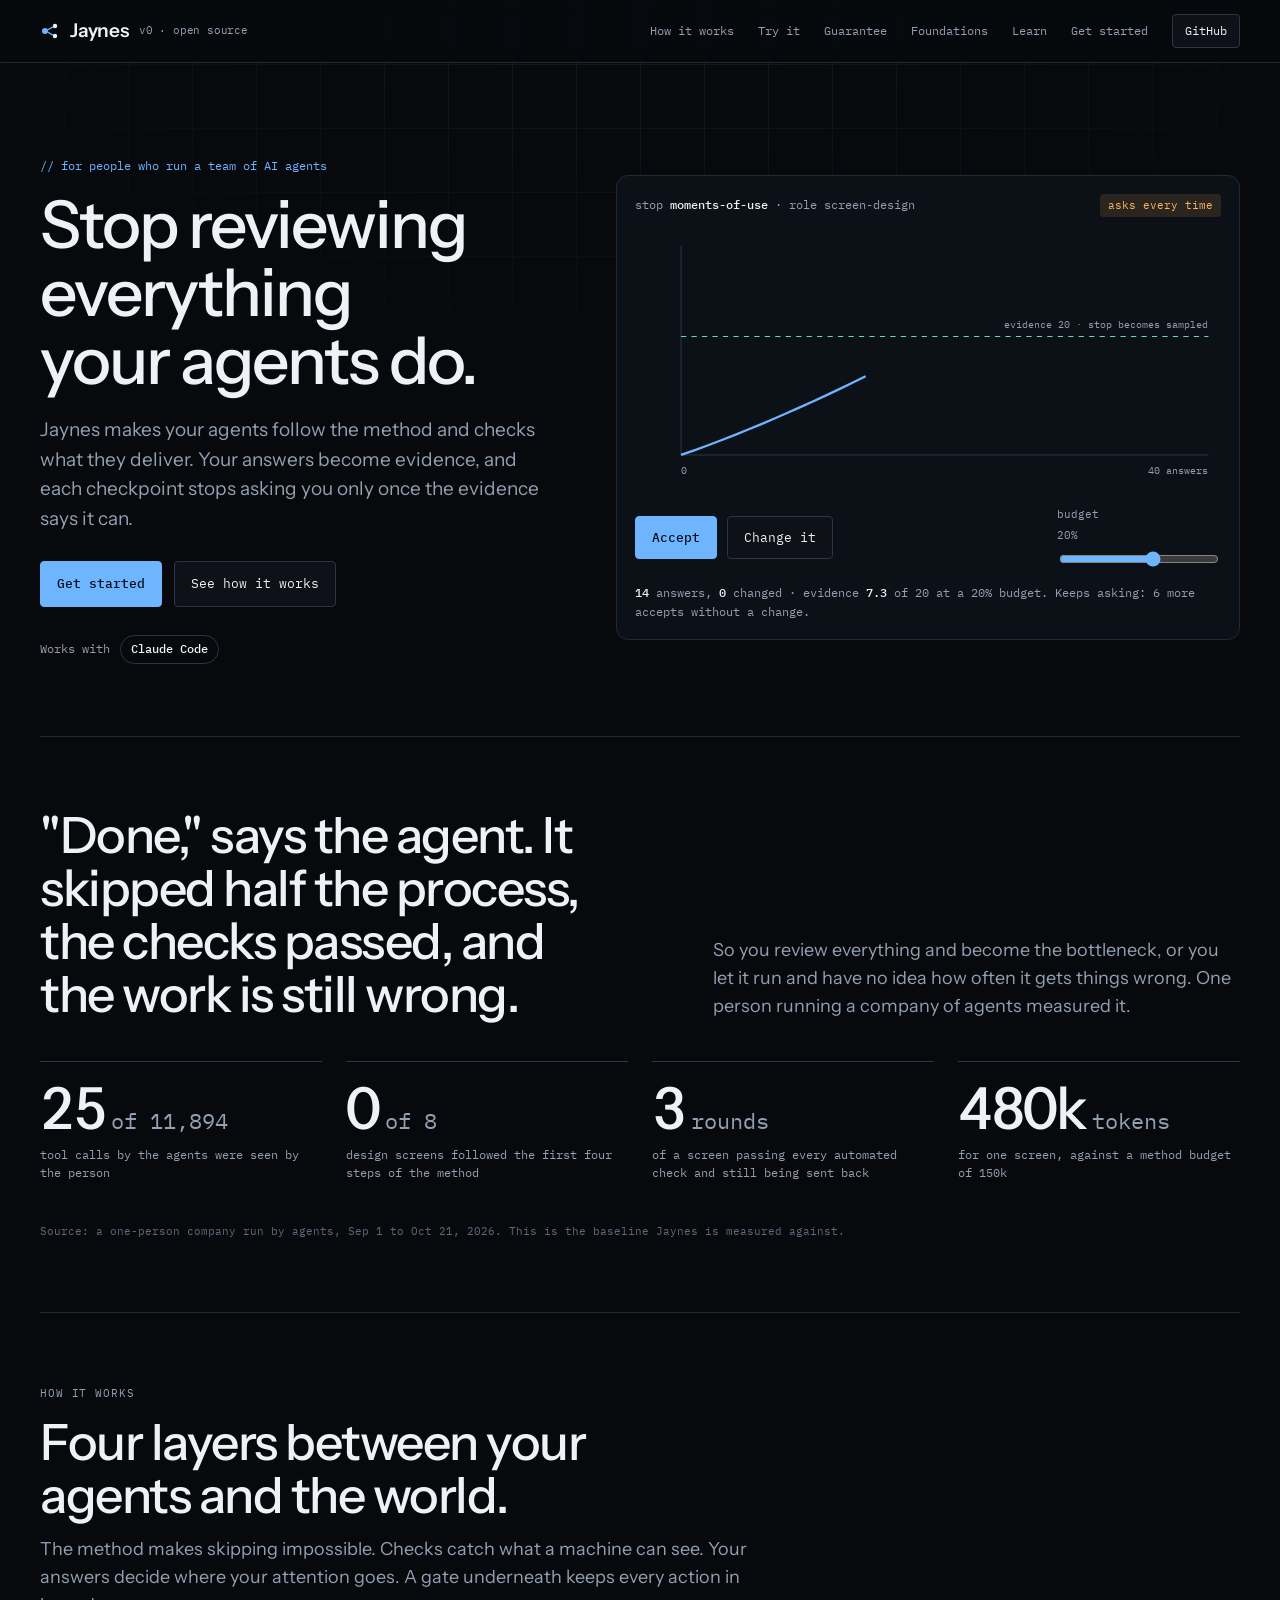
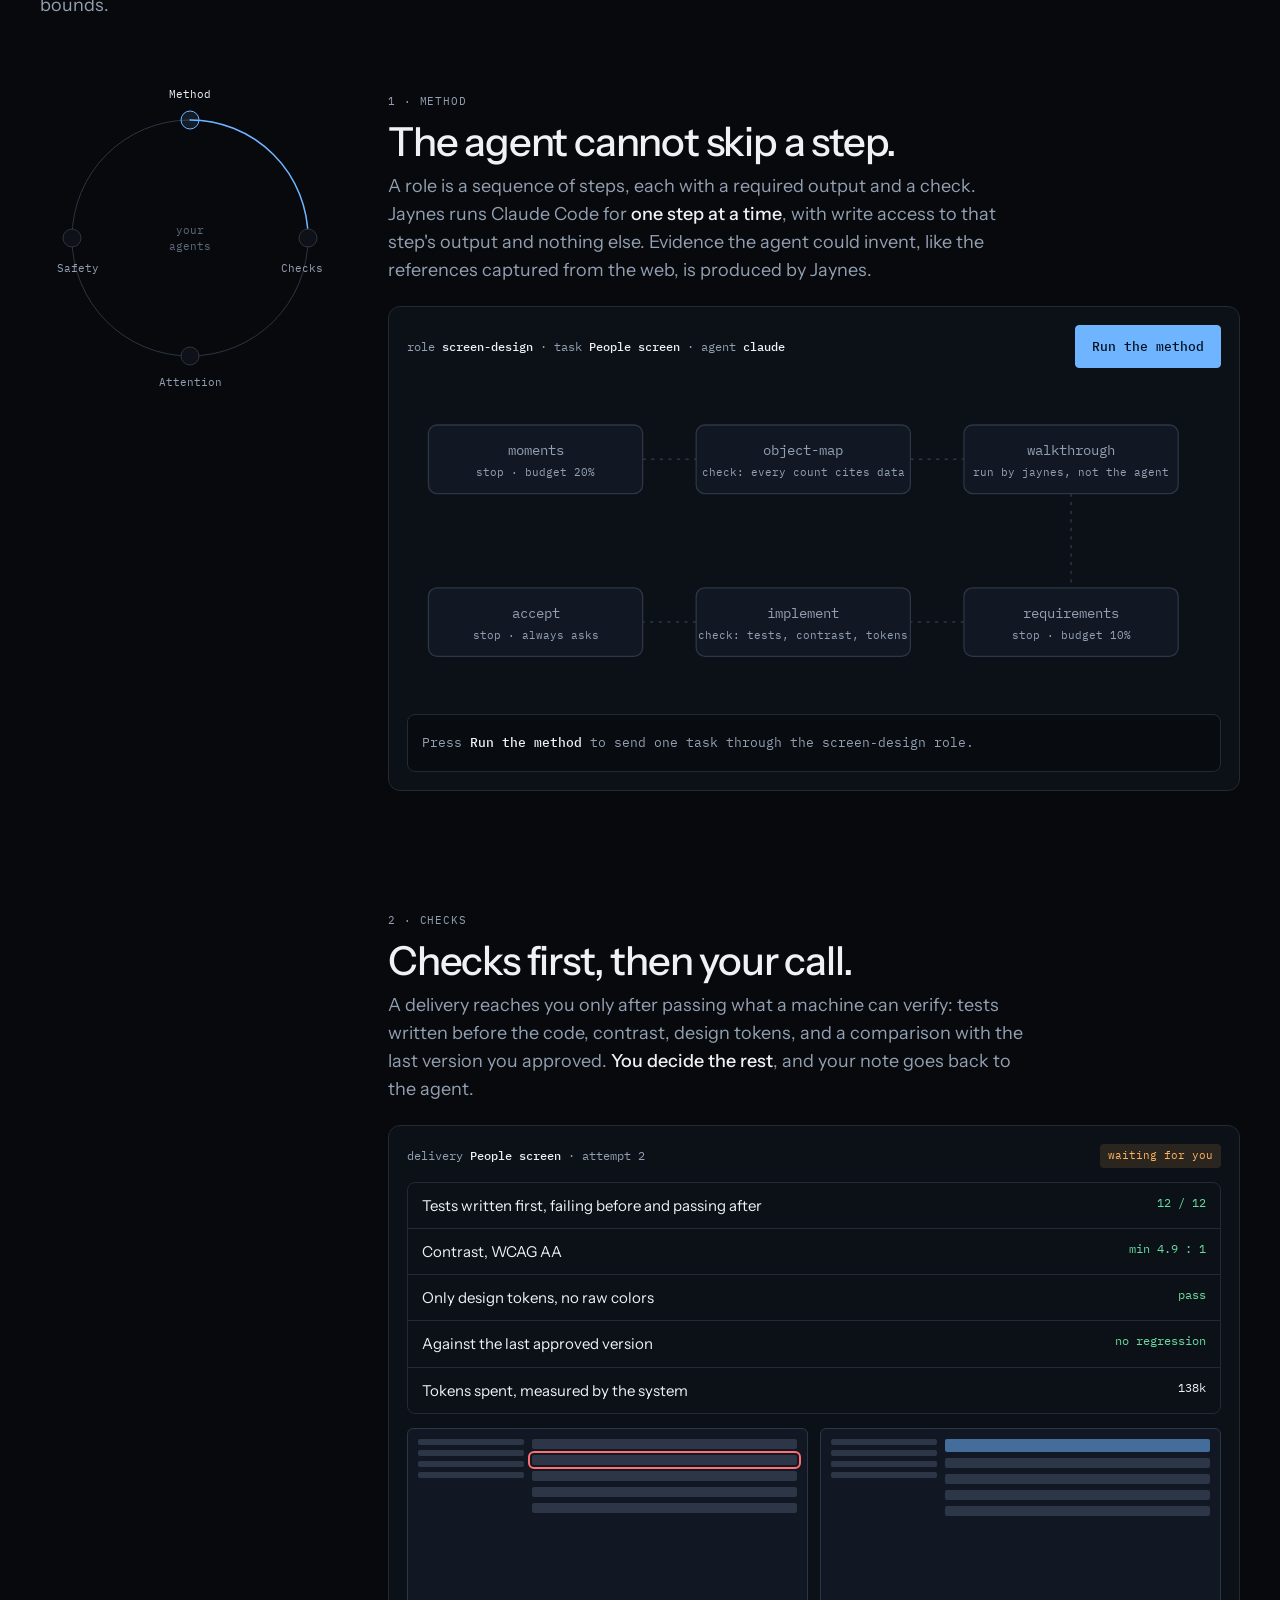
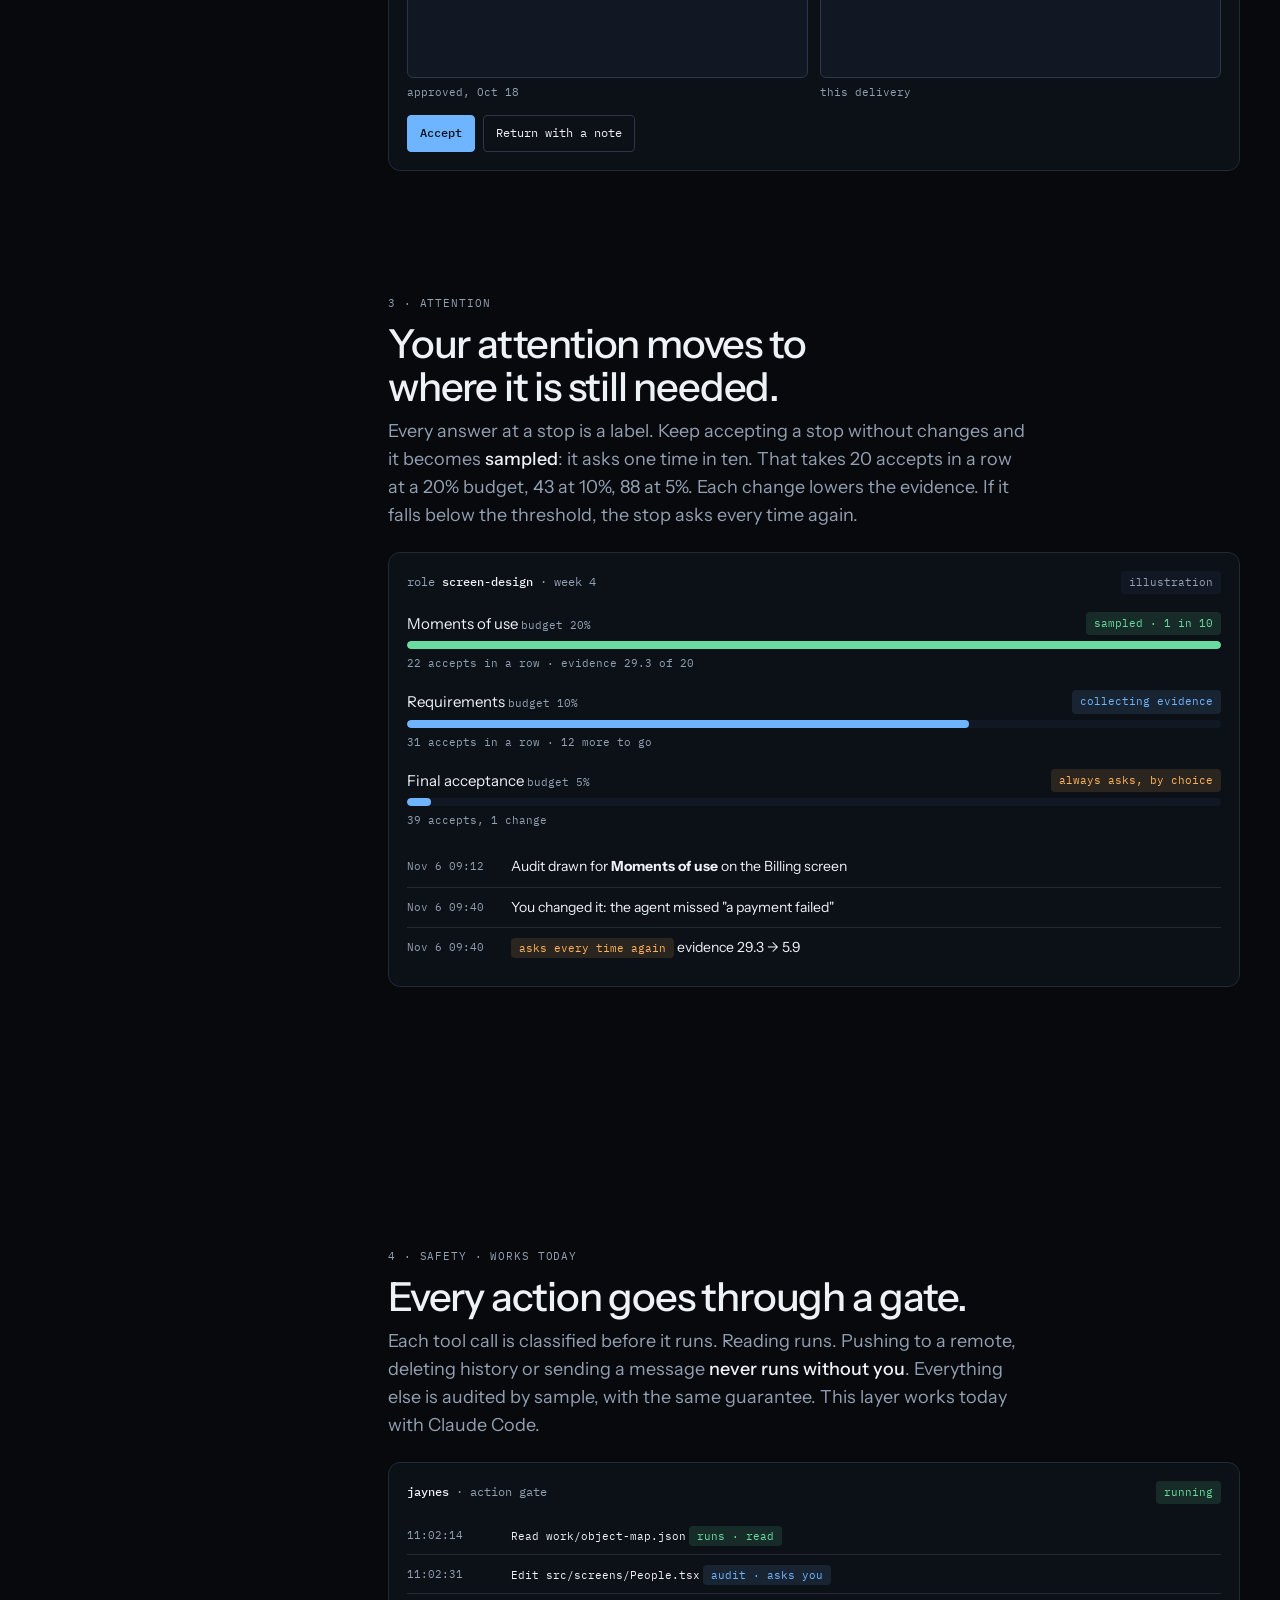
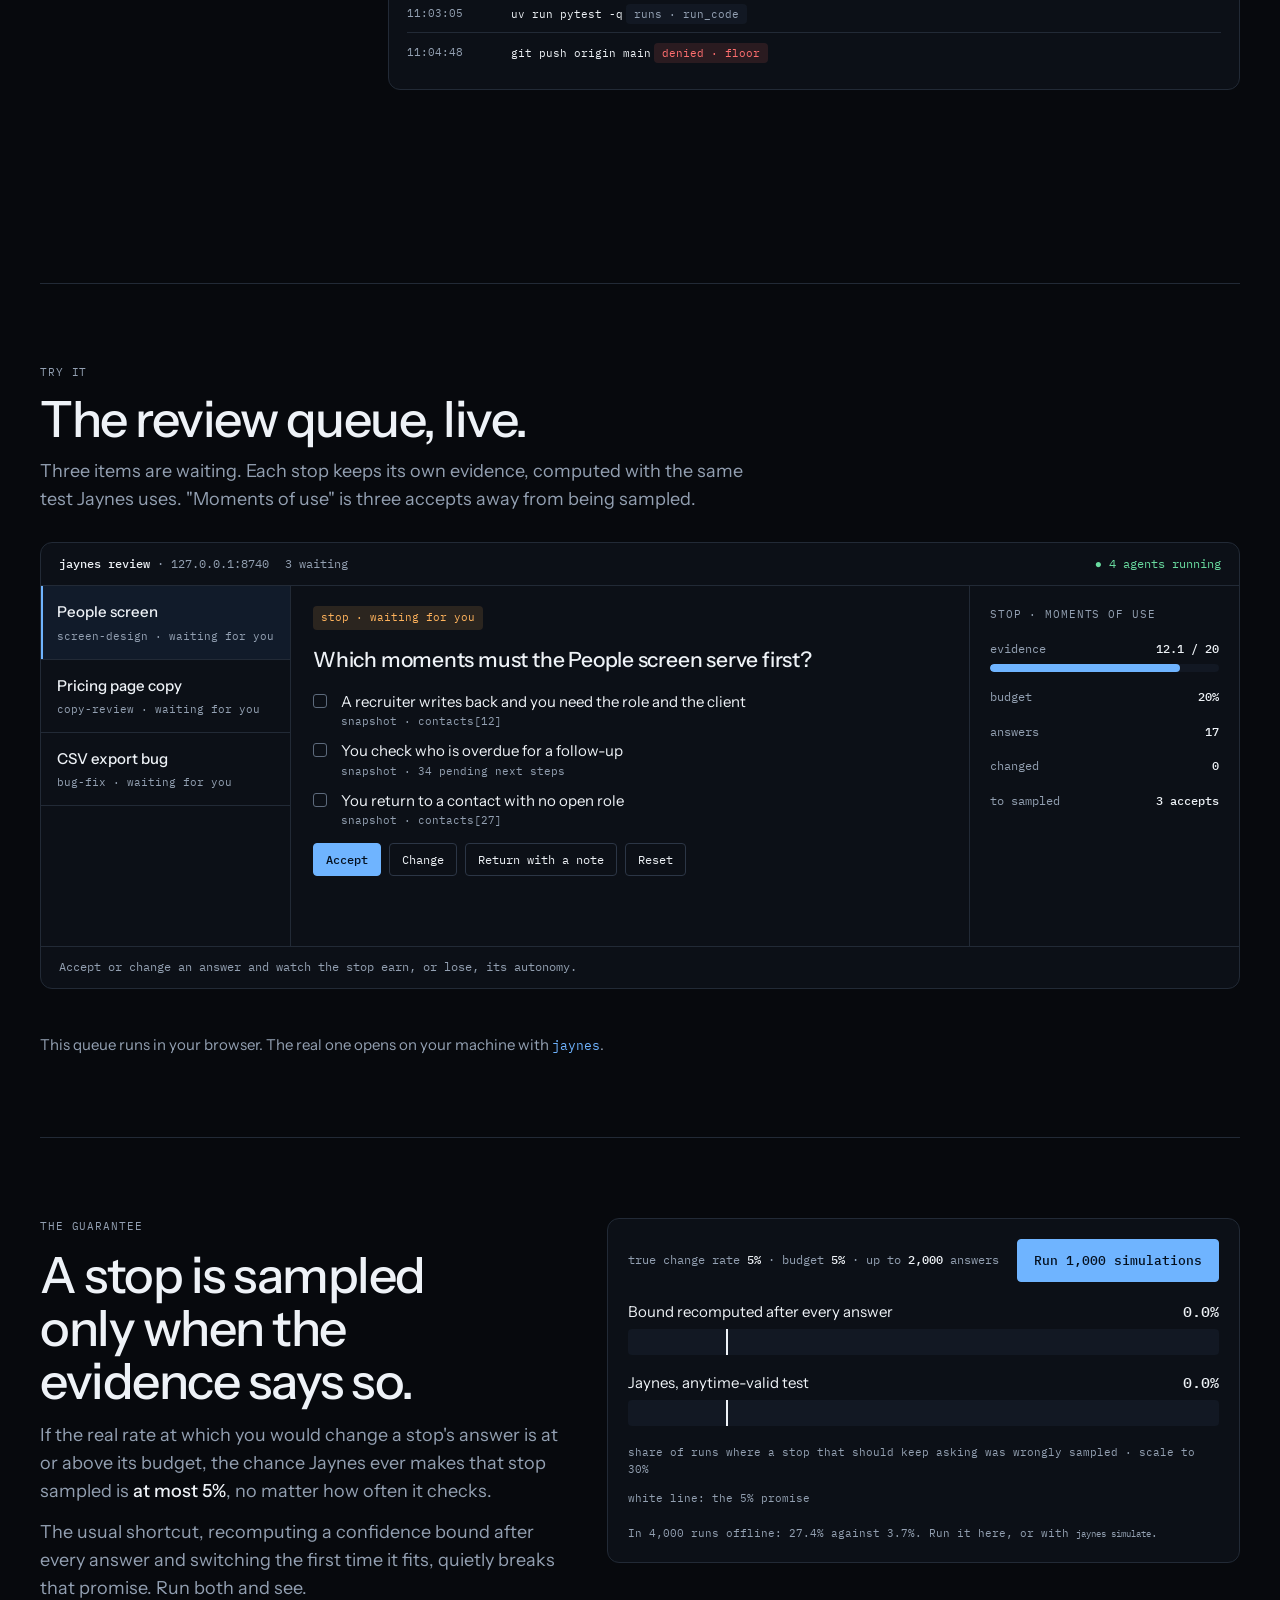
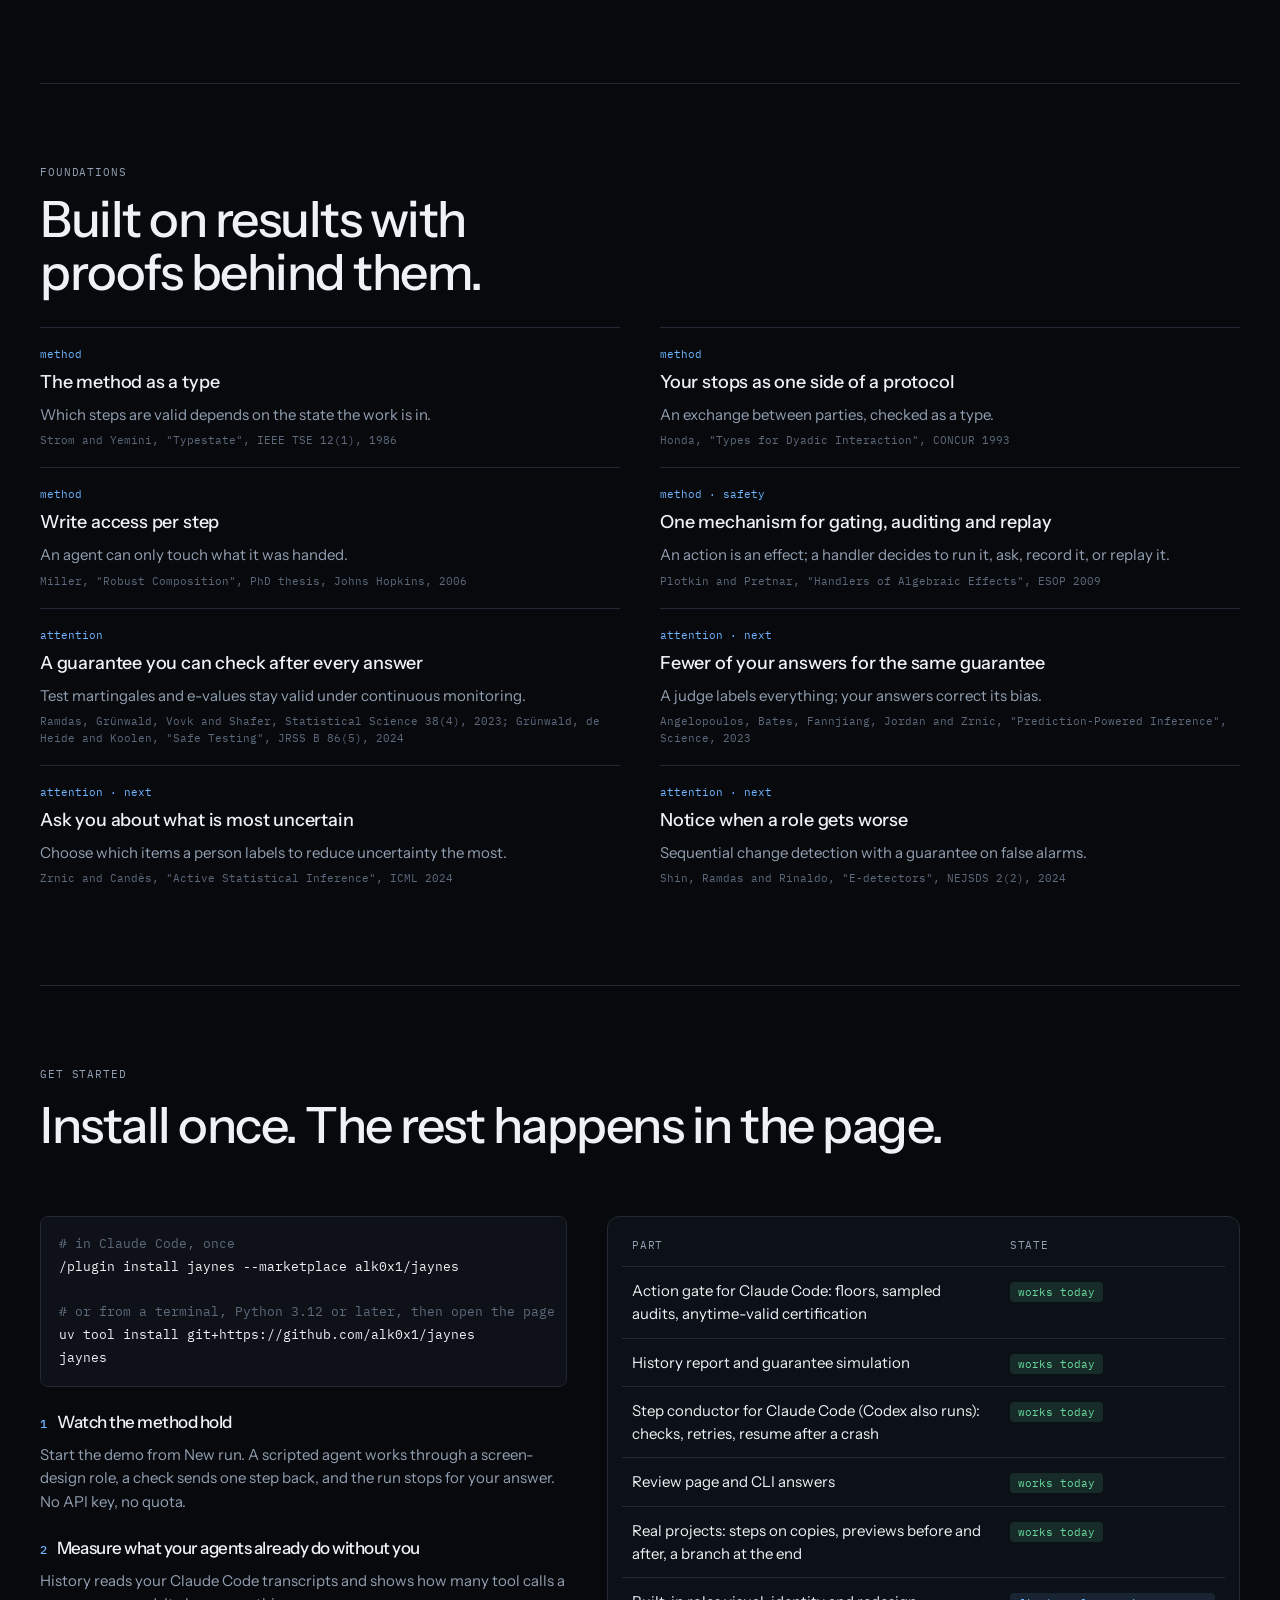
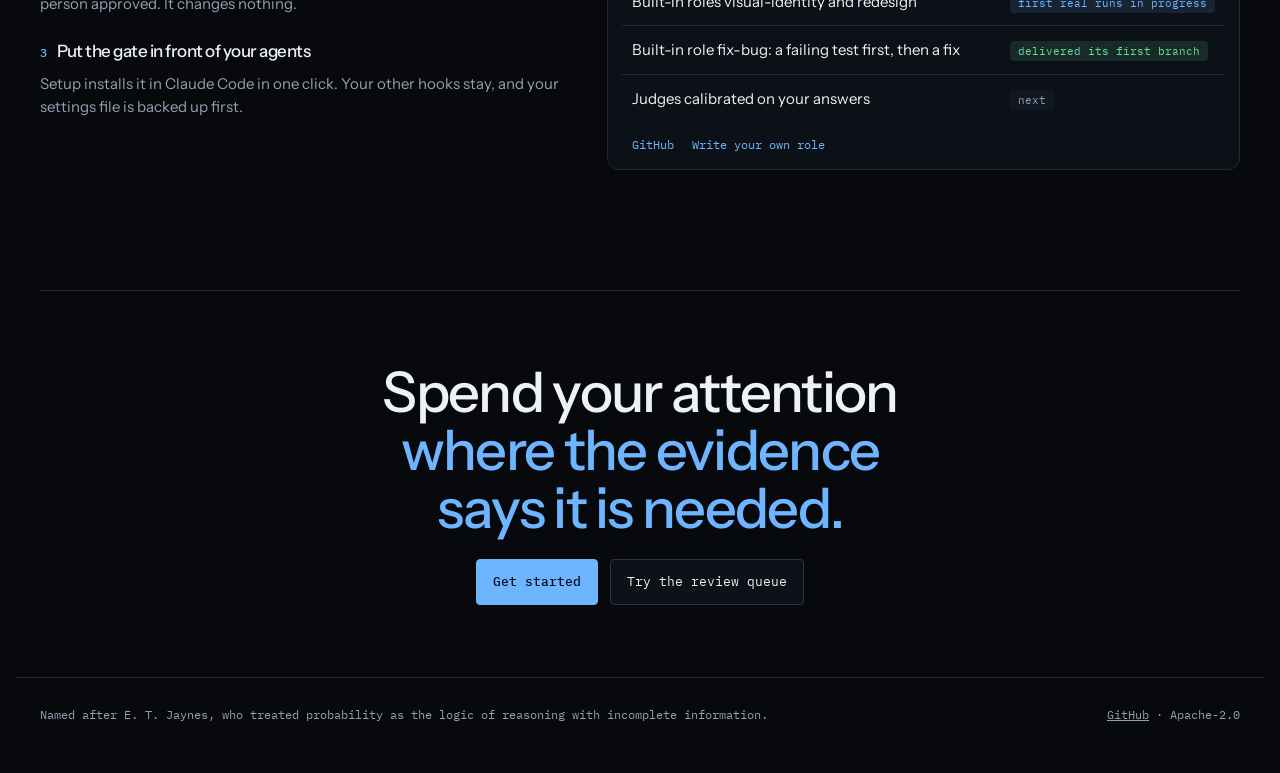
==== commit cb9f7e00: "Ship Jaynes as a Claude Code plugin the person installs with one line The repository is its own mark" ====
--- a/site/index.html
+++ b/site/index.html
@@ -501,11 +501,11 @@
   </div>
   <div class="start">
     <div style="display:grid;gap:22px">
-<pre class="code"><span class="c"># Python 3.12 or later</span>
+<pre class="code"><span class="c"># in Claude Code, once</span>
+/plugin install jaynes --marketplace alk0x1/jaynes
+
+<span class="c"># or from a terminal, Python 3.12 or later, then open the page</span>
 uv tool install git+https://github.com/alk0x1/jaynes
-
-<span class="c"># add /jaynes to Claude Code, then open the page</span>
-jaynes skill
 jaynes</pre>
       <ol class="steps">
         <li>
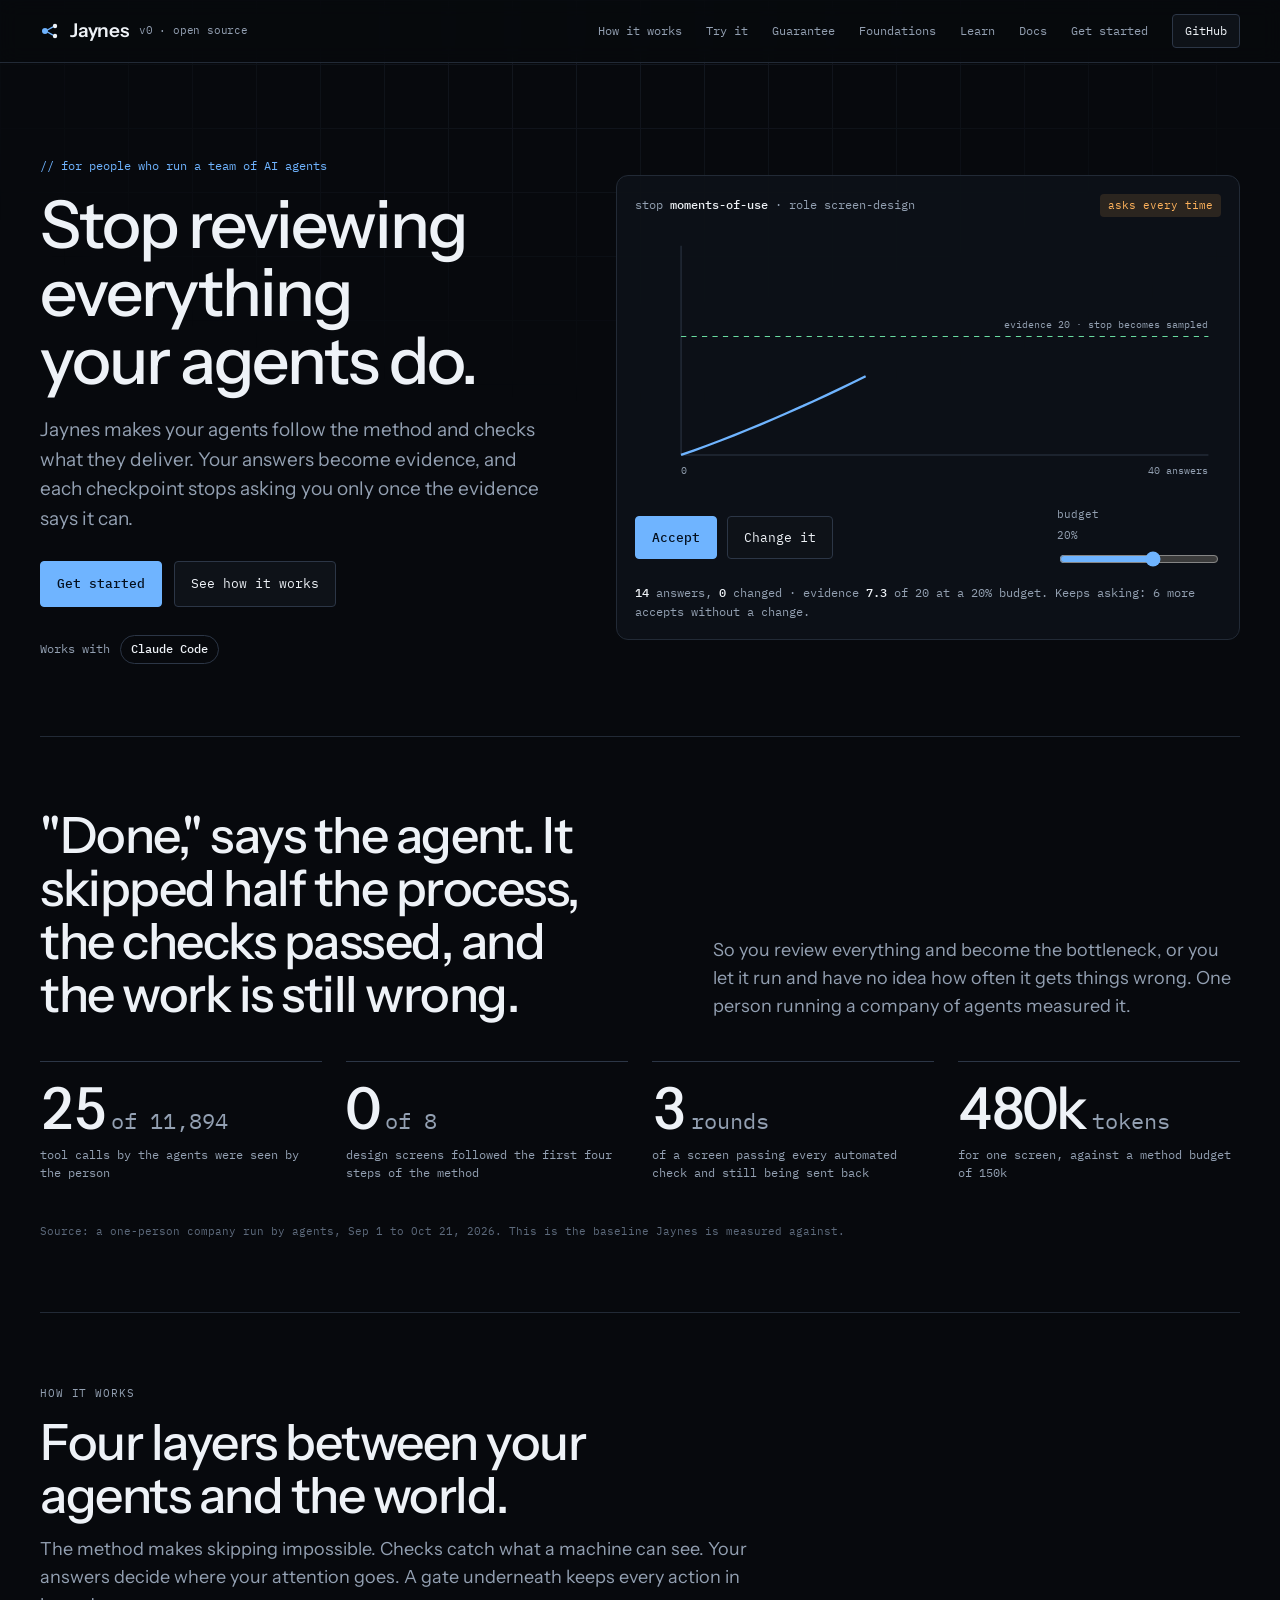
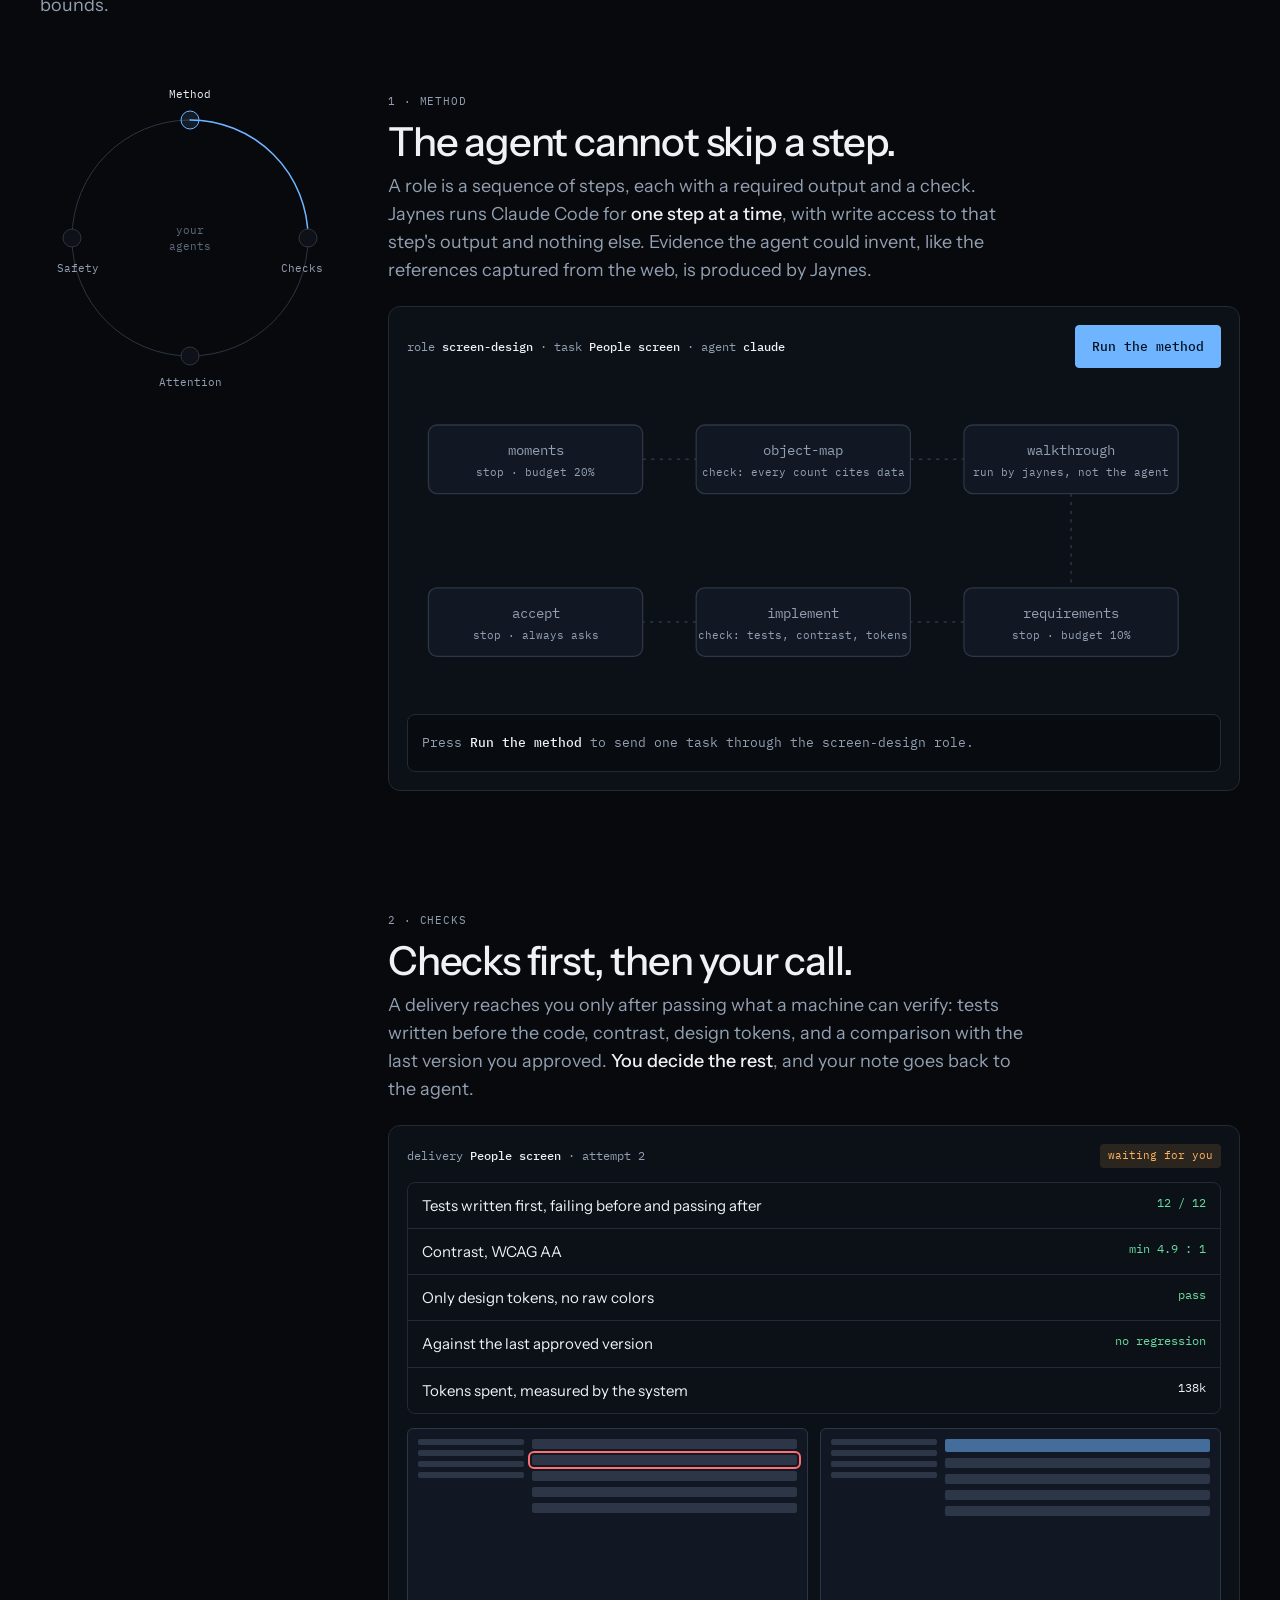
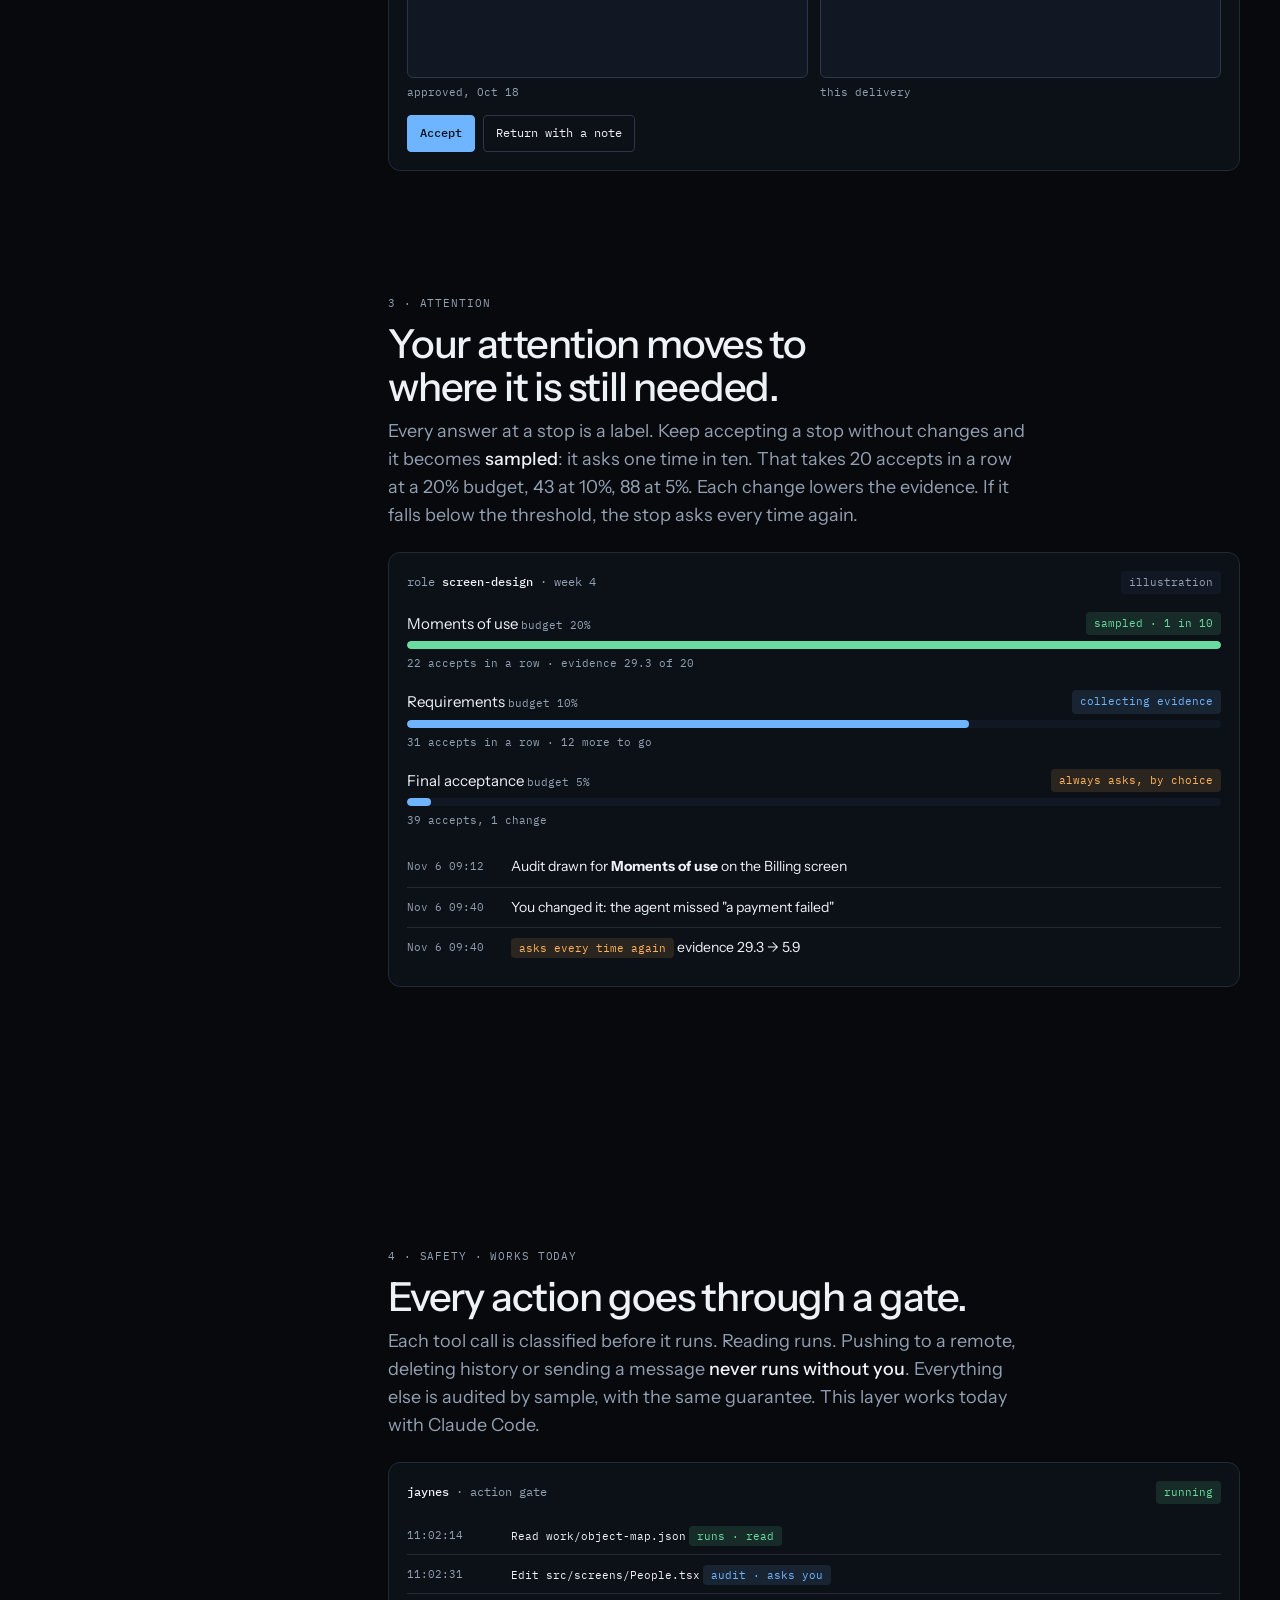
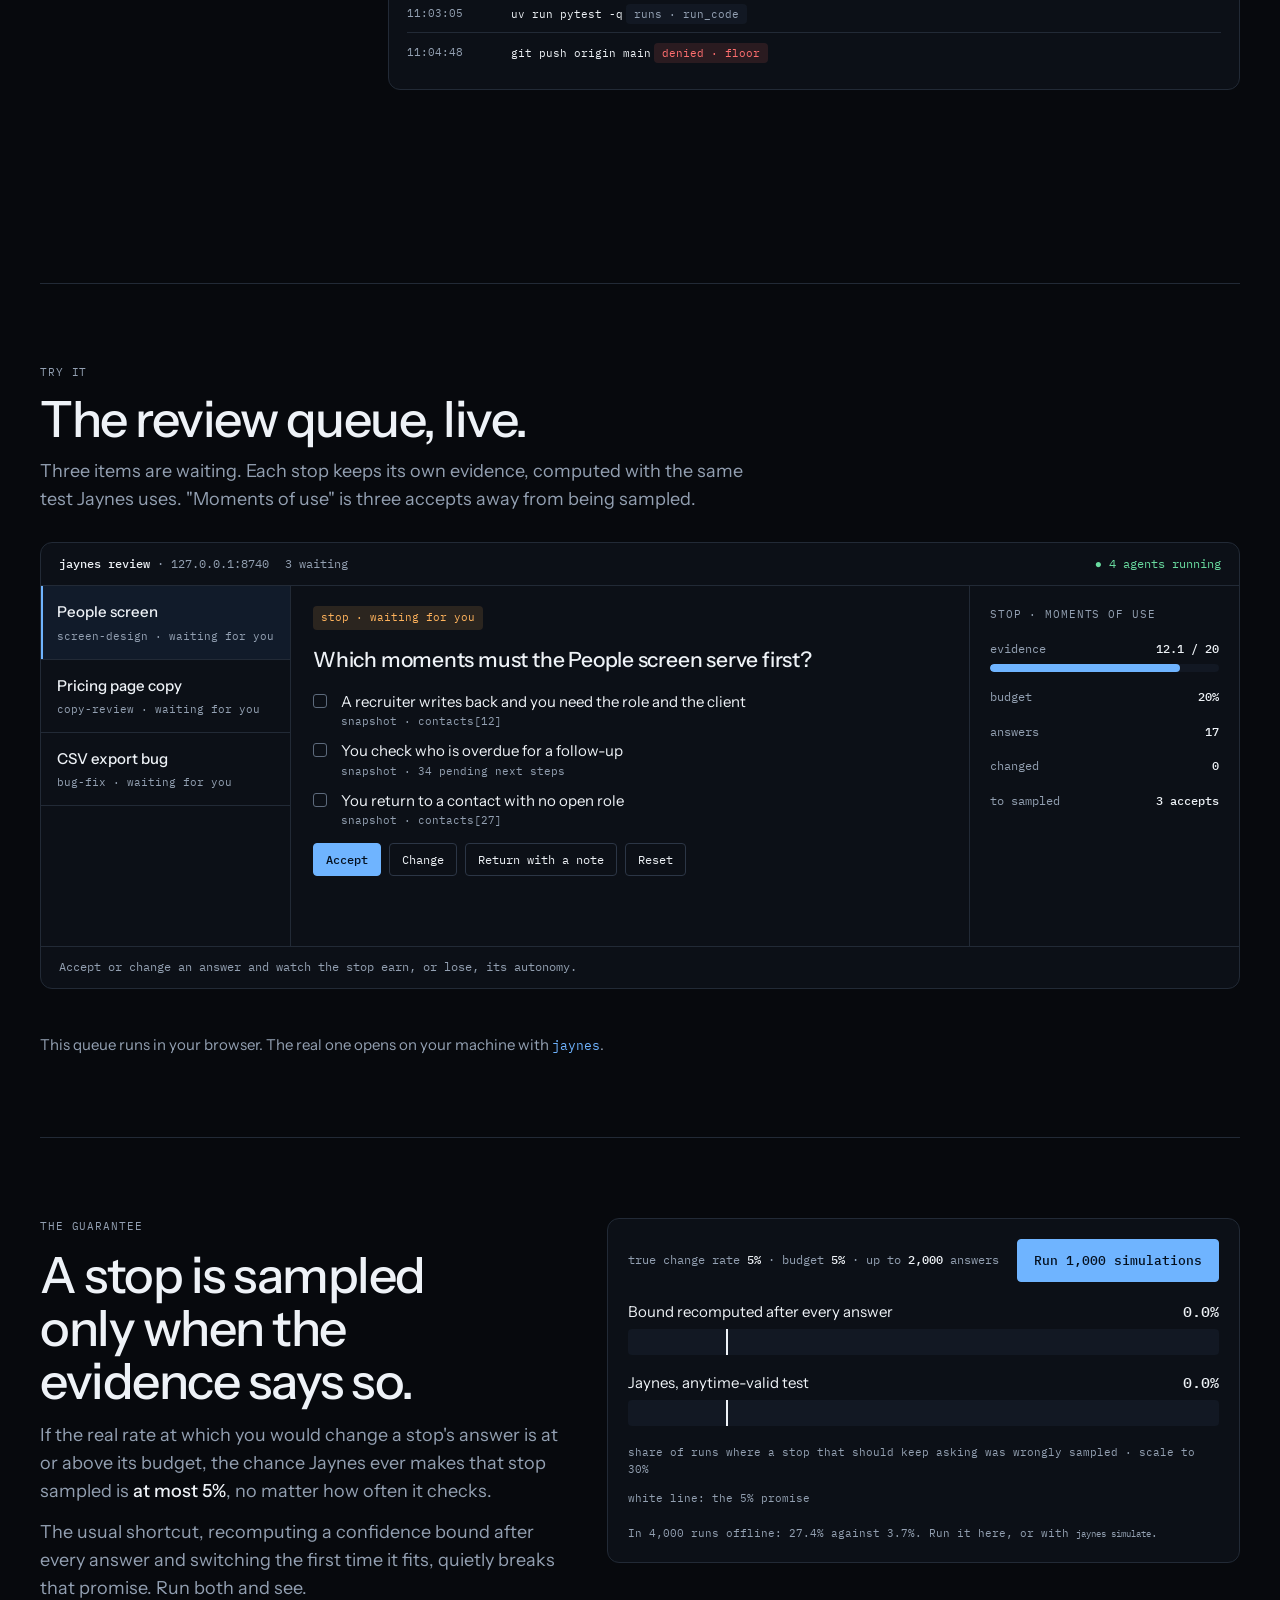
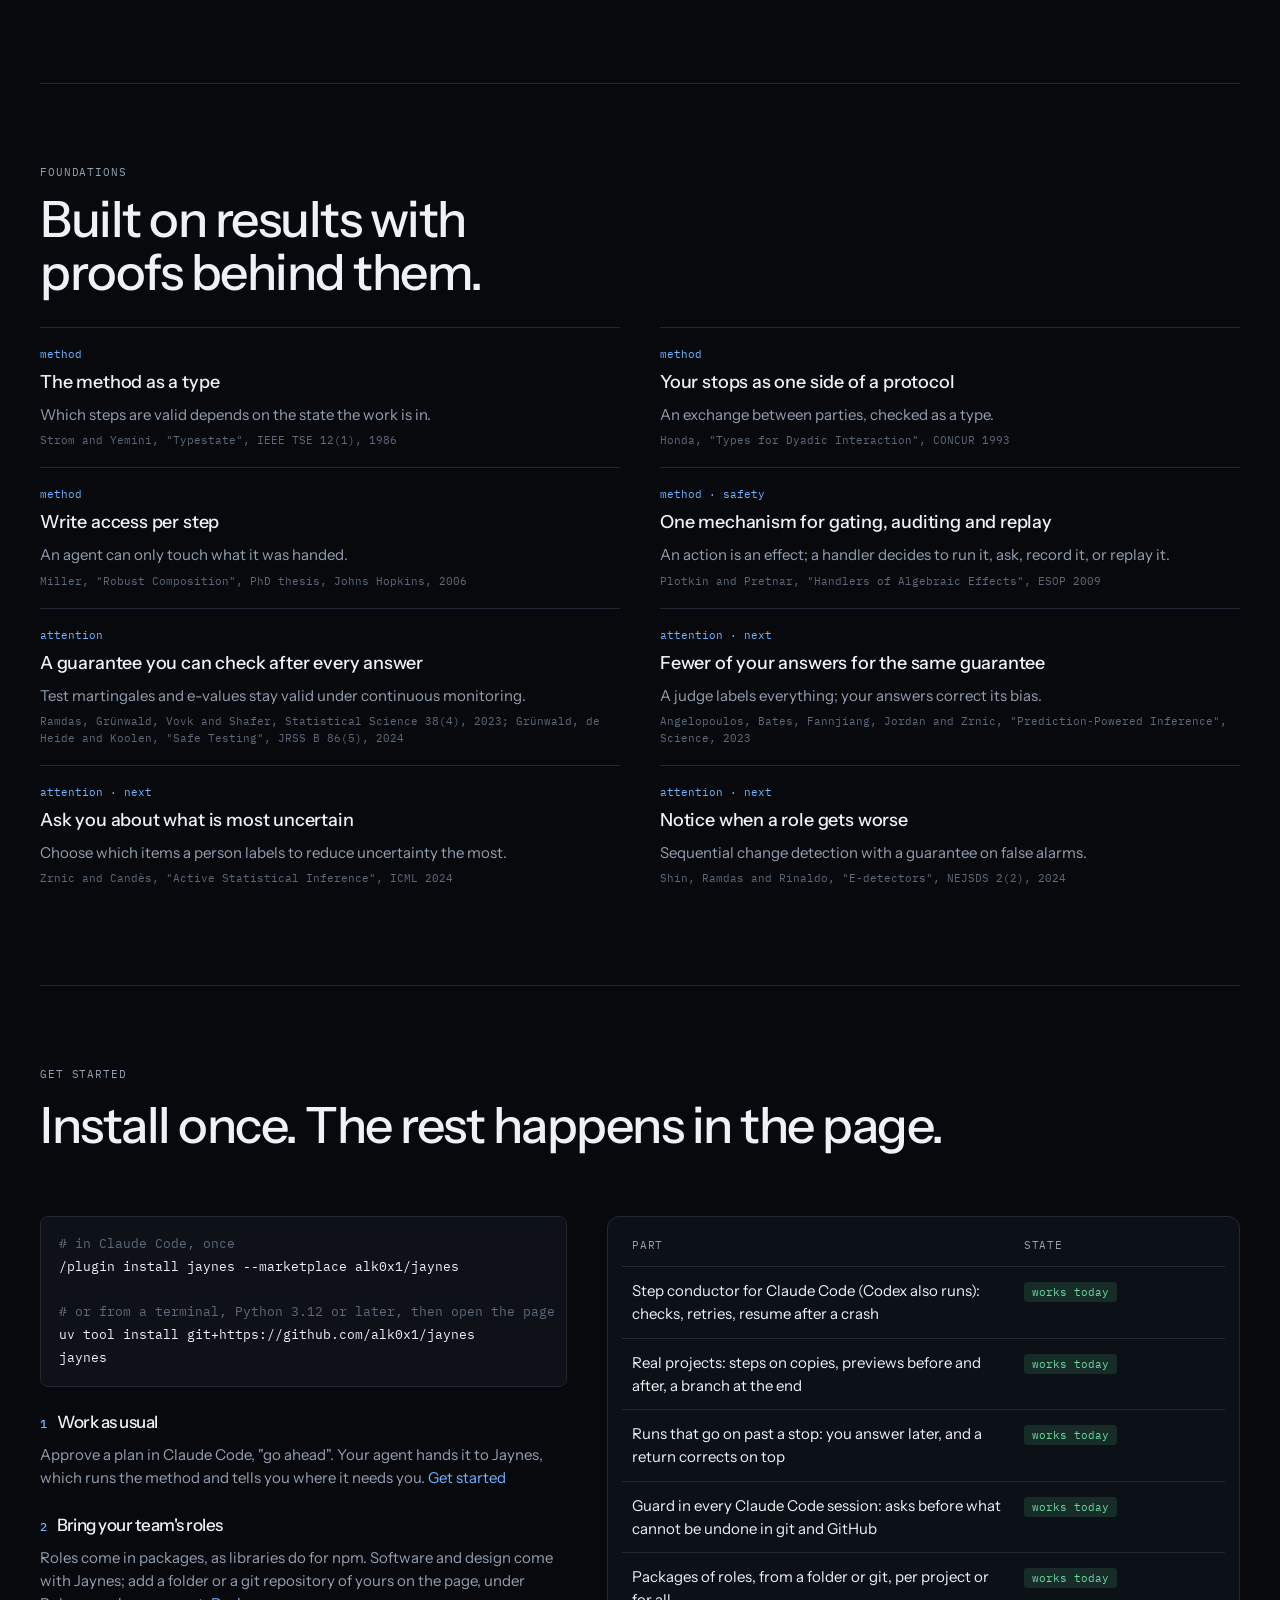
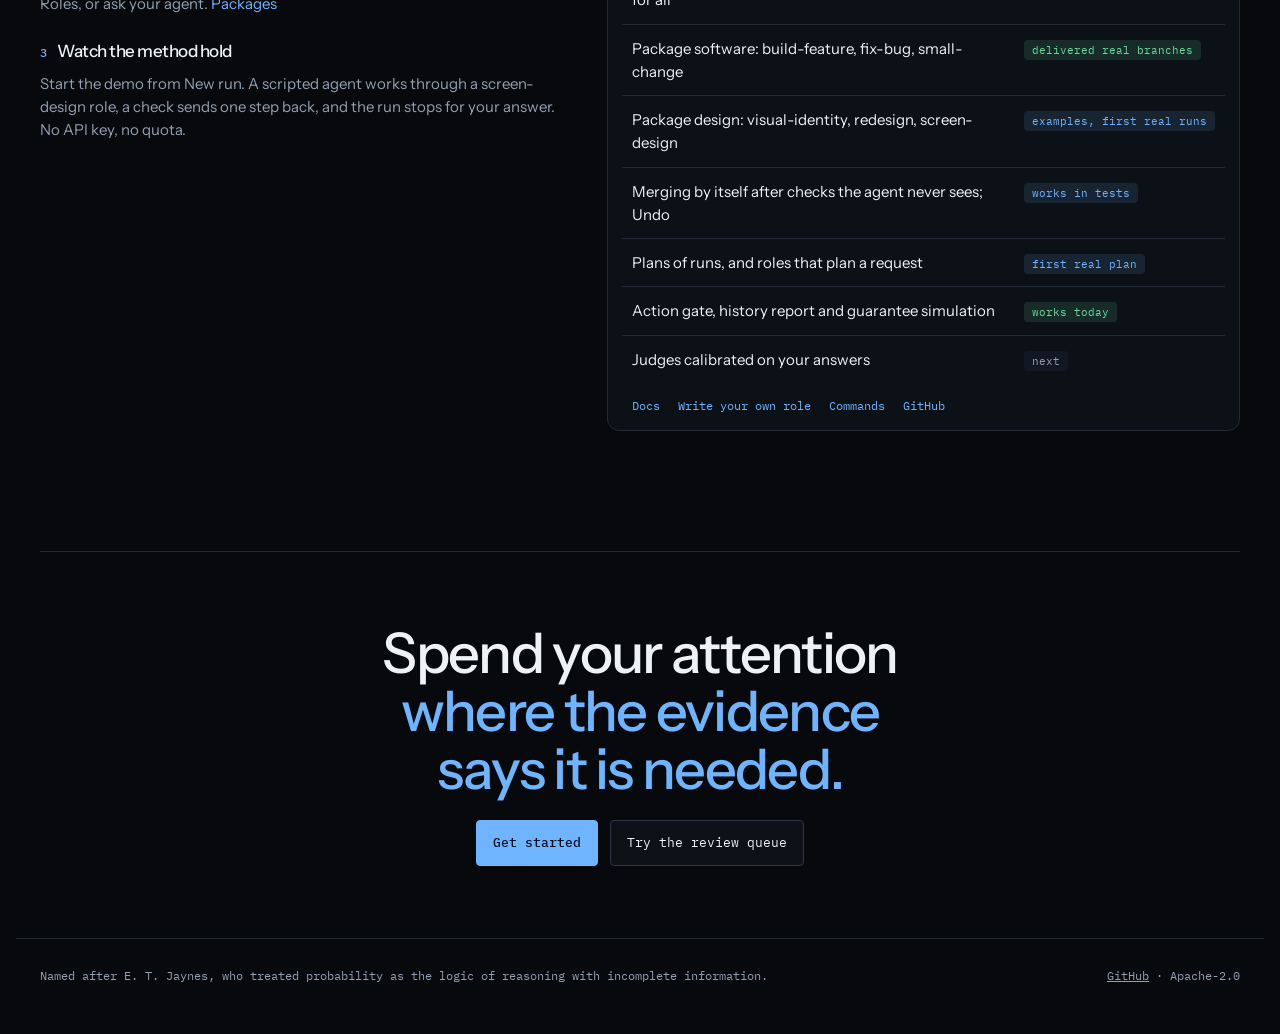
==== commit 85fff3ea: "Docs on jaynes.dev/docs, built from docs/manual and from each command's own help; the README keeps w" ====
--- a/site/index.html
+++ b/site/index.html
@@ -267,6 +267,10 @@
   .qlist, .qmeta { border: 0; border-bottom: 1px solid var(--line); }
   .refs { grid-template-columns: minmax(0, 1fr); }
 }
+@media (max-width: 820px) {
+  header nav { gap: 16px; }
+  header nav a[href="#foundations"] { display: none; }
+}
 @media (max-width: 640px) {
   header nav { display: none; }
   header .gh { margin-left: auto; }
@@ -283,7 +287,7 @@
 <header class="bar">
   <div class="wrap">
     <a class="logo" href="#top"><svg viewBox="0 0 20 20" aria-hidden="true"><circle cx="5" cy="10" r="3" fill="#6fb4ff"/><circle cx="15" cy="5" r="2.2" fill="#eef2f7"/><circle cx="15" cy="15" r="2.2" fill="#eef2f7"/><path d="M7.5 9 13 5.8M7.5 11 13 14.2" stroke="#6fb4ff" stroke-width="1.4"/></svg>Jaynes <span>v0 · open source</span></a>
-    <nav aria-label="Sections"><a href="#layers">How it works</a><a href="#try">Try it</a><a href="#guarantee">Guarantee</a><a href="#foundations">Foundations</a><a href="learn.html">Learn</a><a href="#start">Get started</a></nav>
+    <nav aria-label="Sections"><a href="#layers">How it works</a><a href="#try">Try it</a><a href="#guarantee">Guarantee</a><a href="#foundations">Foundations</a><a href="learn.html">Learn</a><a href="docs/">Docs</a><a href="#start">Get started</a></nav>
     <a class="btn gh" href="https://github.com/alk0x1/jaynes">GitHub</a>
   </div>
 </header>
@@ -509,16 +513,16 @@
 jaynes</pre>
       <ol class="steps">
         <li>
+          <h3>Work as usual</h3>
+          <p>Approve a plan in Claude Code, "go ahead". Your agent hands it to Jaynes, which runs the method and tells you where it needs you. <a href="docs/">Get started</a></p>
+        </li>
+        <li>
+          <h3>Bring your team's roles</h3>
+          <p>Roles come in packages, as libraries do for npm. Software and design come with Jaynes; add a folder or a git repository of yours on the page, under Roles, or ask your agent. <a href="docs/packages.html">Packages</a></p>
+        </li>
+        <li>
           <h3>Watch the method hold</h3>
           <p>Start the demo from New run. A scripted agent works through a screen-design role, a check sends one step back, and the run stops for your answer. No API key, no quota.</p>
-        </li>
-        <li>
-          <h3>Measure what your agents already do without you</h3>
-          <p>History reads your Claude Code transcripts and shows how many tool calls a person approved. It changes nothing.</p>
-        </li>
-        <li>
-          <h3>Put the gate in front of your agents</h3>
-          <p>Setup installs it in Claude Code in one click. Your other hooks stay, and your settings file is backed up first.</p>
         </li>
       </ol>
     </div>
@@ -526,17 +530,20 @@
       <table>
         <thead><tr><th>Part</th><th>State</th></tr></thead>
         <tbody>
-          <tr><td>Action gate for Claude Code: floors, sampled audits, anytime-valid certification</td><td><span class="chip green">works today</span></td></tr>
-          <tr><td>History report and guarantee simulation</td><td><span class="chip green">works today</span></td></tr>
           <tr><td>Step conductor for Claude Code (Codex also runs): checks, retries, resume after a crash</td><td><span class="chip green">works today</span></td></tr>
-          <tr><td>Review page and CLI answers</td><td><span class="chip green">works today</span></td></tr>
           <tr><td>Real projects: steps on copies, previews before and after, a branch at the end</td><td><span class="chip green">works today</span></td></tr>
-          <tr><td>Built-in roles visual-identity and redesign</td><td><span class="chip blue">first real runs in progress</span></td></tr>
-          <tr><td>Built-in role fix-bug: a failing test first, then a fix</td><td><span class="chip green">delivered its first branch</span></td></tr>
+          <tr><td>Runs that go on past a stop: you answer later, and a return corrects on top</td><td><span class="chip green">works today</span></td></tr>
+          <tr><td>Guard in every Claude Code session: asks before what cannot be undone in git and GitHub</td><td><span class="chip green">works today</span></td></tr>
+          <tr><td>Packages of roles, from a folder or git, per project or for all</td><td><span class="chip green">works today</span></td></tr>
+          <tr><td>Package software: build-feature, fix-bug, small-change</td><td><span class="chip green">delivered real branches</span></td></tr>
+          <tr><td>Package design: visual-identity, redesign, screen-design</td><td><span class="chip blue">examples, first real runs</span></td></tr>
+          <tr><td>Merging by itself after checks the agent never sees; Undo</td><td><span class="chip blue">works in tests</span></td></tr>
+          <tr><td>Plans of runs, and roles that plan a request</td><td><span class="chip blue">first real plan</span></td></tr>
+          <tr><td>Action gate, history report and guarantee simulation</td><td><span class="chip green">works today</span></td></tr>
           <tr><td>Judges calibrated on your answers</td><td><span class="chip plain">next</span></td></tr>
         </tbody>
       </table>
-      <div class="links"><a href="https://github.com/alk0x1/jaynes">GitHub</a><a href="https://github.com/alk0x1/jaynes#write-a-role">Write your own role</a></div>
+      <div class="links"><a href="docs/">Docs</a><a href="docs/write-a-role.html">Write your own role</a><a href="docs/commands.html">Commands</a><a href="https://github.com/alk0x1/jaynes">GitHub</a></div>
     </div>
   </div>
 </section>
